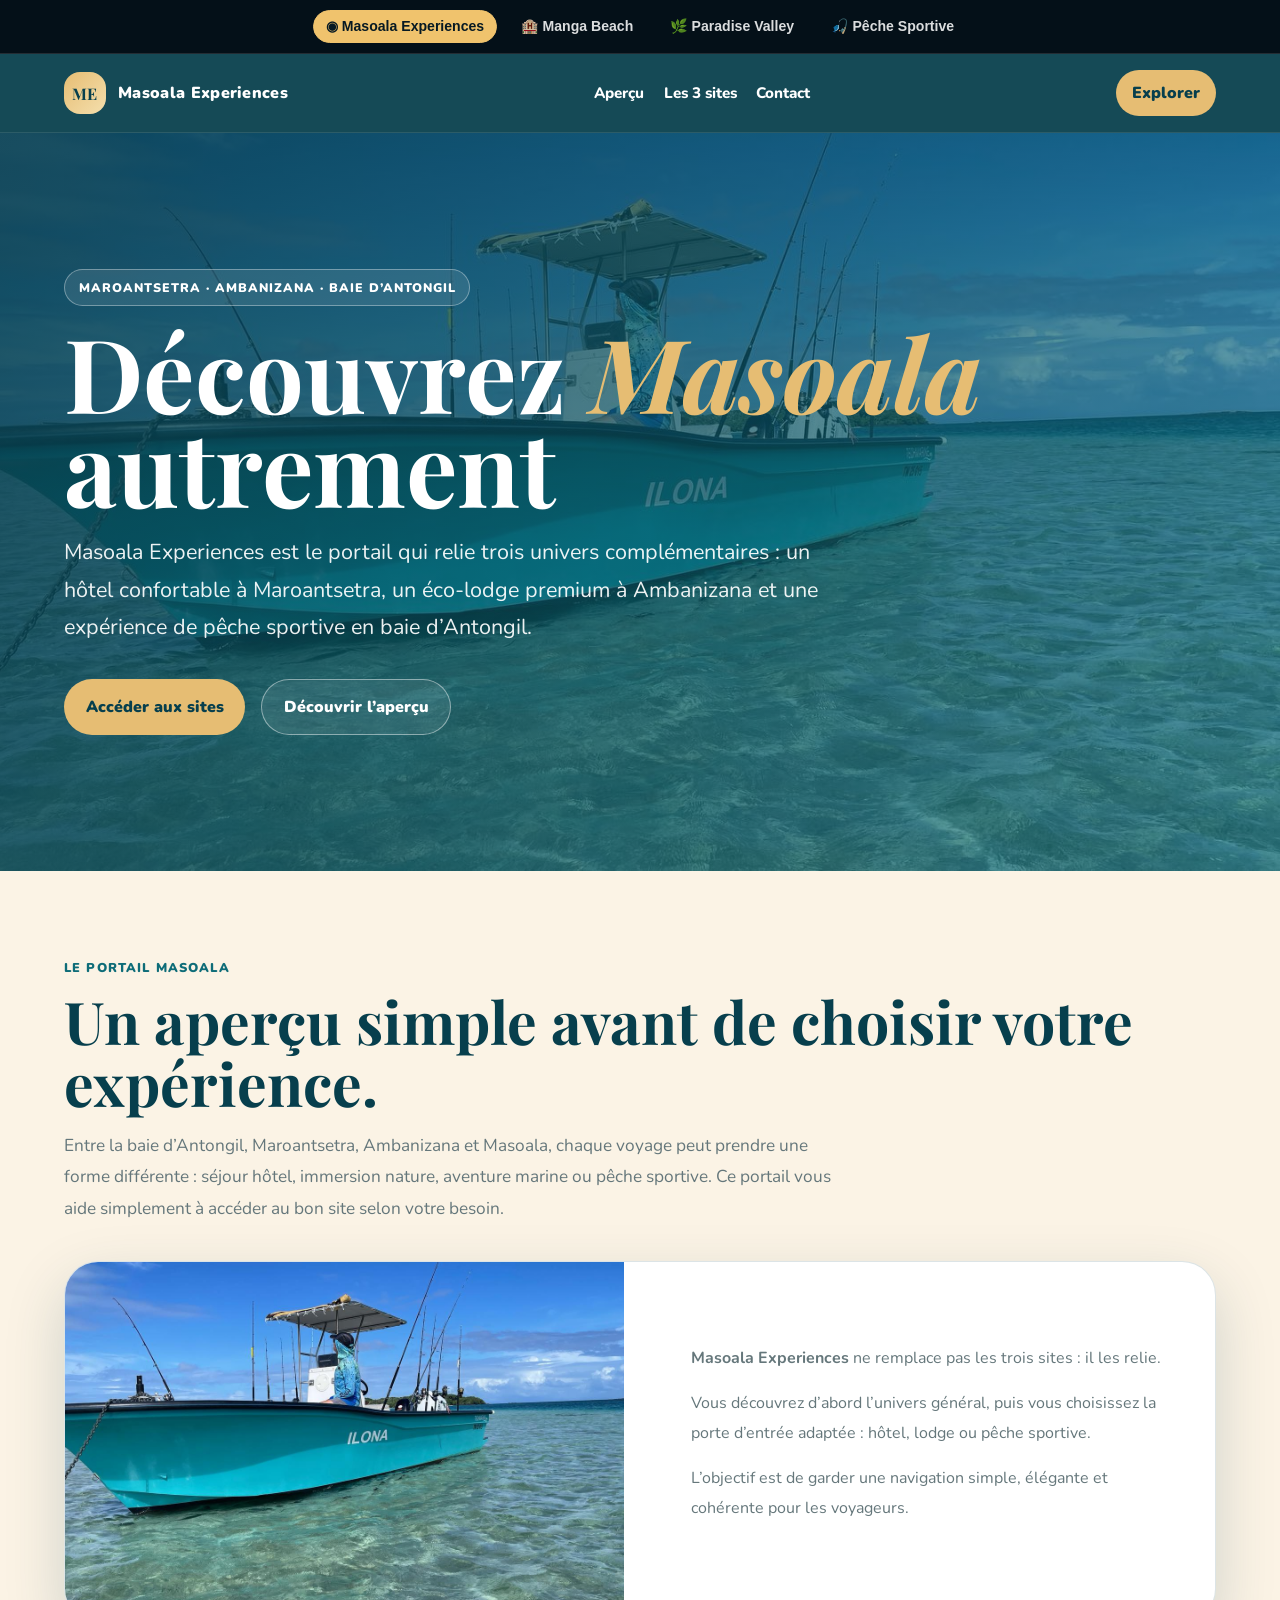
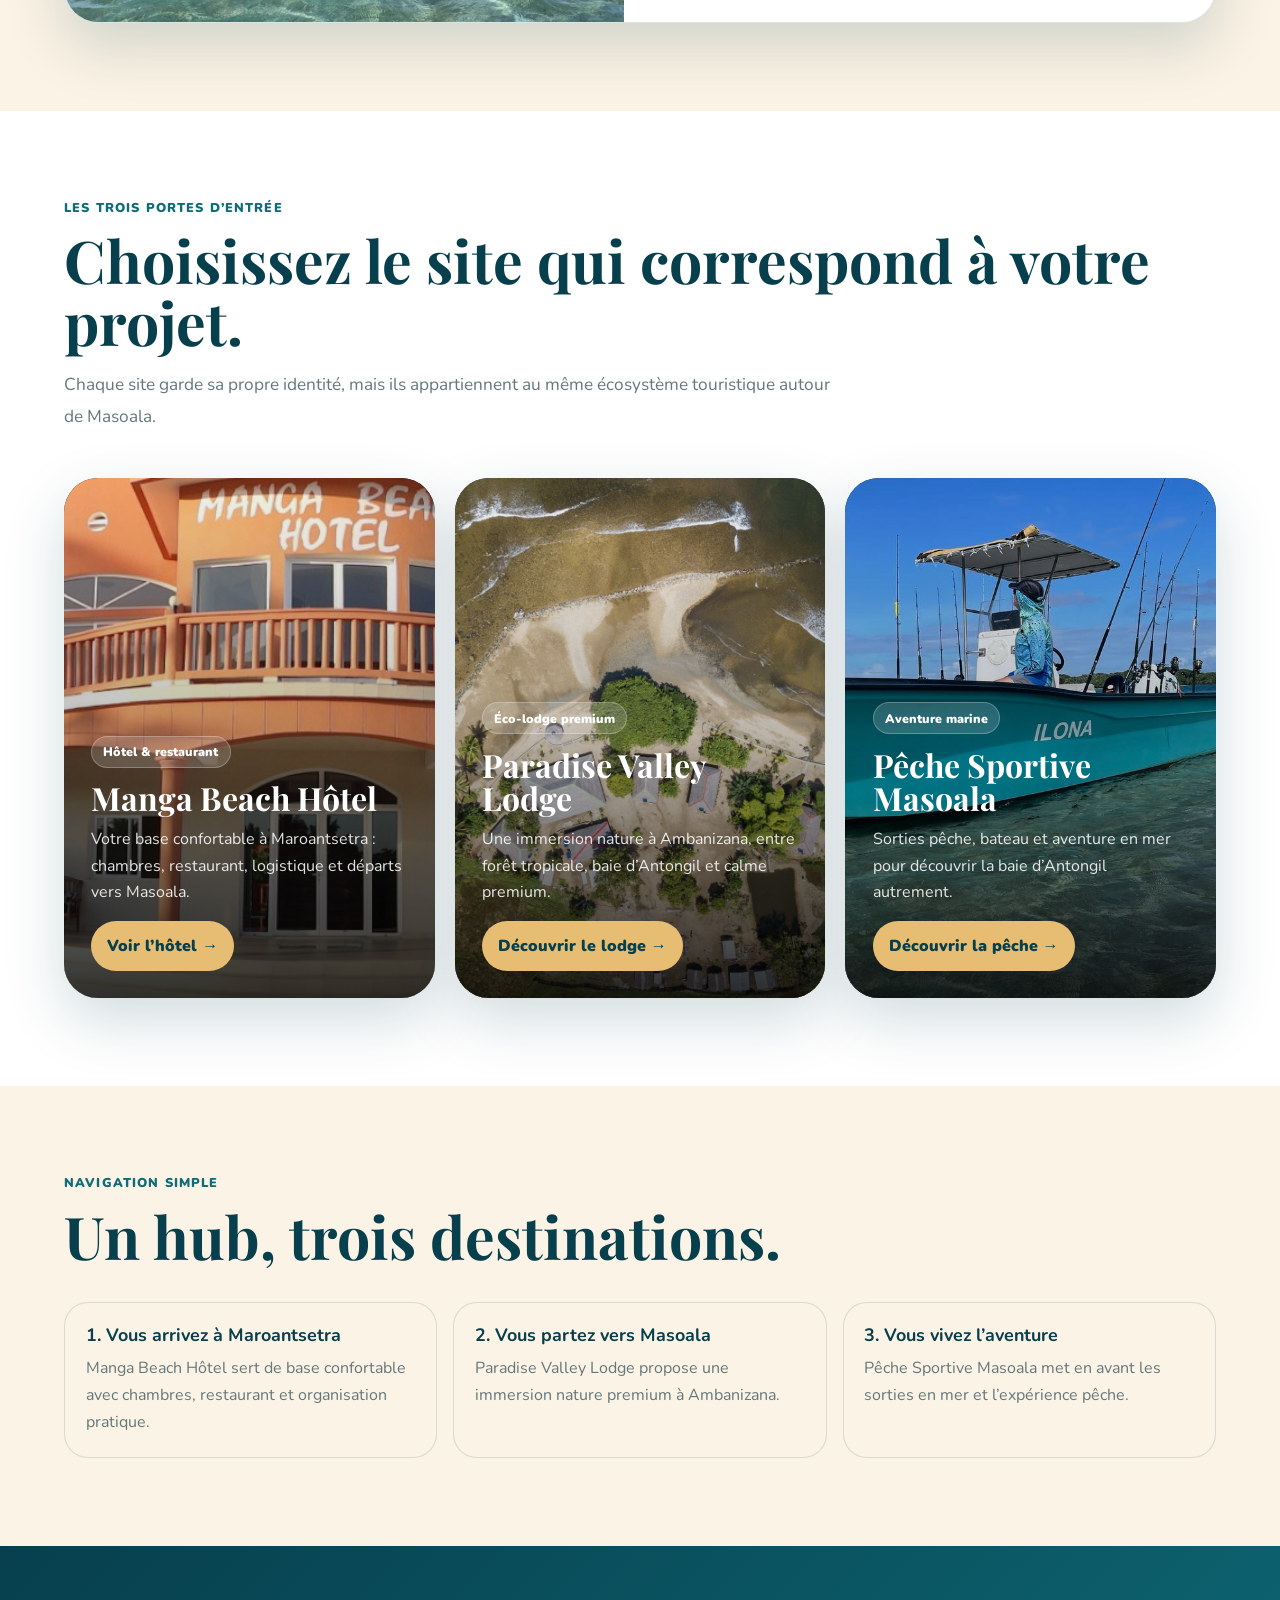
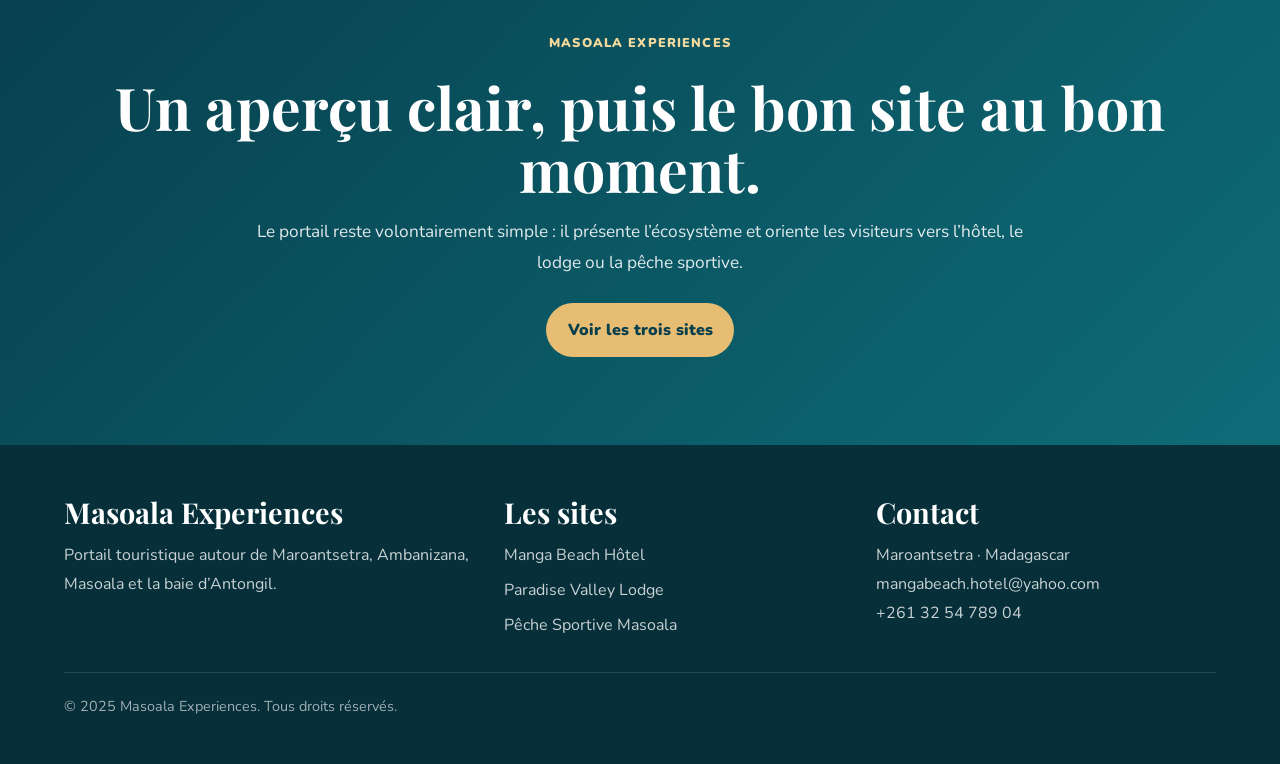
==== masoala-experiences.html @ f384fa18 "Add files via upload" ====
<!DOCTYPE html>
<html lang="fr">
<head>
  <meta charset="UTF-8" />
  <meta name="viewport" content="width=device-width, initial-scale=1.0" />
  <title>Masoala Experiences | Hôtel, lodge & pêche sportive à Masoala</title>
  <meta name="description" content="Masoala Experiences est le portail vers trois expériences complémentaires autour de Maroantsetra et Masoala : Manga Beach Hôtel, Paradise Valley Lodge et Pêche Sportive Masoala." />
  <meta name="keywords" content="Masoala Experiences, Manga Beach Hôtel, Paradise Valley Lodge, Pêche Sportive Masoala, Maroantsetra, Ambanizana, baie d'Antongil, Madagascar" />
  <meta name="robots" content="index, follow" />
  <meta property="og:title" content="Masoala Experiences | Hôtel, lodge & pêche sportive à Masoala" />
  <meta property="og:description" content="Un portail simple pour découvrir Manga Beach Hôtel, Paradise Valley Lodge et Pêche Sportive Masoala." />
  <meta property="og:type" content="website" />
  <link rel="preconnect" href="https://fonts.googleapis.com">
  <link rel="preconnect" href="https://fonts.gstatic.com" crossorigin>
  <link href="https://fonts.googleapis.com/css2?family=Playfair+Display:wght@600;700&family=Nunito:wght@400;600;700;800&display=swap" rel="stylesheet">
  <style>
    :root{
      --ocean:#073f4d;
      --ocean-2:#0e6c78;
      --sand:#e6bd73;
      --sand-soft:#fbf3e5;
      --leaf:#315f3b;
      --text:#182b2f;
      --muted:#65777b;
      --white:#fff;
      --line:rgba(7,63,77,.14);
      --shadow:0 22px 60px rgba(7,63,77,.18);
    }
    *{box-sizing:border-box;margin:0;padding:0}
    html{scroll-behavior:smooth}
    body{font-family:'Nunito',sans-serif;color:var(--text);background:var(--sand-soft);overflow-x:hidden}
    a{text-decoration:none;color:inherit}
    img{max-width:100%;display:block}
    
    
    nav{position:sticky;top:0;z-index:50;display:flex;align-items:center;justify-content:space-between;padding:1rem 5vw;background:rgba(7,63,77,.94);backdrop-filter:blur(14px);color:#fff;border-bottom:1px solid rgba(255,255,255,.10)}
    .brand{display:flex;align-items:center;gap:.75rem;font-weight:900;letter-spacing:.02em}
    .brand-mark{display:grid;place-items:center;width:42px;height:42px;border-radius:16px;background:linear-gradient(135deg,var(--sand),#f4dfad);color:var(--ocean);font-family:'Playfair Display',serif;font-weight:700}
    .nav-links{display:flex;align-items:center;gap:1.2rem;font-weight:800;font-size:.95rem}
    .nav-cta{padding:.75rem 1rem;border-radius:999px;background:var(--sand);color:var(--ocean);font-weight:900}
    .hero{position:relative;min-height:82vh;display:flex;align-items:center;padding:7rem 5vw;color:#fff;background:linear-gradient(120deg,rgba(7,63,77,.88),rgba(14,108,120,.55)),url('assets/bateau-ilona.jpg') center/cover no-repeat}
    .hero-content{max-width:920px}
    .kicker{display:inline-flex;align-items:center;gap:.45rem;padding:.55rem .85rem;border:1px solid rgba(255,255,255,.35);border-radius:999px;background:rgba(255,255,255,.10);font-weight:900;text-transform:uppercase;letter-spacing:.08em;font-size:.78rem;margin-bottom:1.2rem}
    h1{font-family:'Playfair Display',serif;font-size:clamp(3.2rem,8vw,7.2rem);line-height:.92;margin-bottom:1.3rem}
    h1 em{color:var(--sand);font-style:italic}
    .hero p{font-size:clamp(1.05rem,2vw,1.35rem);max-width:760px;line-height:1.75;color:rgba(255,255,255,.92);margin-bottom:2rem}
    .actions{display:flex;gap:1rem;flex-wrap:wrap}
    .btn{display:inline-flex;align-items:center;justify-content:center;padding:1rem 1.35rem;border-radius:999px;font-weight:900}
    .btn-primary{background:var(--sand);color:var(--ocean)}
    .btn-secondary{border:1px solid rgba(255,255,255,.45);color:#fff;background:rgba(255,255,255,.08)}
    main{position:relative}
    section{padding:5.5rem 5vw}
    .section-inner{max-width:1180px;margin:0 auto}
    .eyebrow{font-weight:900;text-transform:uppercase;letter-spacing:.09em;color:var(--ocean-2);font-size:.8rem;margin-bottom:.8rem}
    h2{font-family:'Playfair Display',serif;font-size:clamp(2.2rem,4.6vw,4.4rem);line-height:1.05;color:var(--ocean);margin-bottom:1rem}
    .lead{max-width:780px;color:var(--muted);font-size:1.08rem;line-height:1.85}
    .intro-card{display:grid;grid-template-columns:1fr 1fr;gap:2rem;align-items:center;margin-top:2.2rem;background:#fff;border:1px solid var(--line);border-radius:34px;overflow:hidden;box-shadow:var(--shadow)}
    .intro-card img{height:100%;min-height:360px;width:100%;object-fit:cover}
    .intro-copy{padding:2.2rem}
    .intro-copy p{line-height:1.85;color:var(--muted);margin-bottom:1rem}
    .portal-grid{display:grid;grid-template-columns:repeat(3,1fr);gap:1.25rem;margin-top:2.8rem}
    .portal-card{position:relative;min-height:520px;border-radius:34px;overflow:hidden;color:#fff;box-shadow:var(--shadow);background:#123}
    .portal-card img{position:absolute;inset:0;width:100%;height:100%;object-fit:cover;transition:.5s}
    .portal-card:hover img{transform:scale(1.06)}
    .portal-card::after{content:"";position:absolute;inset:0;background:linear-gradient(to top,rgba(0,0,0,.82),rgba(0,0,0,.25),rgba(0,0,0,.05))}
    .portal-content{position:absolute;inset:auto 0 0 0;z-index:2;padding:1.7rem}
    .tag{display:inline-flex;padding:.4rem .7rem;border-radius:999px;background:rgba(255,255,255,.16);border:1px solid rgba(255,255,255,.25);font-weight:900;font-size:.78rem;margin-bottom:.85rem}
    .portal-card h3{font-family:'Playfair Display',serif;font-size:2rem;line-height:1.05;margin-bottom:.7rem}
    .portal-card p{line-height:1.65;color:rgba(255,255,255,.88);margin-bottom:1rem}
    .portal-link{display:inline-flex;align-items:center;justify-content:center;padding:.85rem 1rem;border-radius:999px;background:var(--sand);color:var(--ocean);font-weight:900}
    .ecosystem{background:#fff}
    .simple-steps{display:grid;grid-template-columns:repeat(3,1fr);gap:1rem;margin-top:2.2rem}
    .step{padding:1.3rem;border:1px solid var(--line);border-radius:24px;background:var(--sand-soft)}
    .step strong{display:block;color:var(--ocean);font-size:1.12rem;margin-bottom:.45rem}
    .step p{color:var(--muted);line-height:1.7}
    .final-cta{background:linear-gradient(135deg,var(--ocean),var(--ocean-2));color:#fff;text-align:center}
    .final-cta h2{color:#fff}
    .final-cta p{margin:0 auto 1.5rem;color:rgba(255,255,255,.88)}
    footer{padding:3rem 5vw;background:#062f39;color:#fff}
    .footer-inner{max-width:1180px;margin:0 auto;display:grid;grid-template-columns:1.2fr 1fr 1fr;gap:2rem}
    footer h3{font-family:'Playfair Display',serif;font-size:1.8rem;margin-bottom:.6rem}
    footer p,footer a{color:rgba(255,255,255,.78);line-height:1.8}
    .footer-links{display:grid;gap:.4rem}
    .copyright{max-width:1180px;margin:2rem auto 0;padding-top:1.4rem;border-top:1px solid rgba(255,255,255,.12);color:rgba(255,255,255,.62);font-size:.9rem}
    @media(max-width:980px){
      .nav-links{display:none}
      .hero{min-height:74vh;padding:5rem 1.2rem}
      section{padding:4rem 1.2rem}
      .intro-card,.portal-grid,.simple-steps,.footer-inner{grid-template-columns:1fr}
      .portal-card{min-height:430px}
      
    }
  



/* Ecosystem navigation final fixed */
.ecosystem-nav{
position:relative;
z-index:9999;
display:flex;
justify-content:center;
align-items:center;
gap:.65rem;
flex-wrap:wrap;
padding:.62rem 1rem;
background:#041018;
color:#fff;
font-family:Arial,sans-serif;
font-size:.88rem;
line-height:1.2;
border-bottom:1px solid rgba(255,255,255,.12)
}
.ecosystem-nav a{
display:inline-flex;
align-items:center;
gap:.35rem;
padding:.45rem .75rem;
border-radius:999px;
color:rgba(255,255,255,.86);
text-decoration:none;
font-weight:800;
border:1px solid transparent;
transition:.2s
}
.ecosystem-nav a:hover{background:rgba(255,255,255,.10);color:#fff}
.ecosystem-nav a.active{background:#f0c36d;color:#061923;border-color:#f0c36d}
@media(max-width:720px){
.ecosystem-nav{justify-content:flex-start;overflow-x:auto;flex-wrap:nowrap;padding:.58rem .8rem}
.ecosystem-nav a{white-space:nowrap;font-size:.82rem}
}

</style>
</head>
<body>

<div class="ecosystem-nav" aria-label="Navigation écosystème Masoala">
<a href="https://masoala-experiences.vercel.app/" class="active">◉ Masoala Experiences</a>
<a href="https://manga-beach-hotel.vercel.app/">🏨 Manga Beach</a>
<a href="https://paradise-valley-lodge.vercel.app/">🌿 Paradise Valley</a>
<a href="https://peche-sportive-masoala.vercel.app/">🎣 Pêche Sportive</a>
</div>
<nav>
    <a class="brand" href="index.html" aria-label="Masoala Experiences accueil">
      <span class="brand-mark">ME</span>
      <span>Masoala Experiences</span>
    </a>
    <div class="nav-links">
      <a href="#apercu">Aperçu</a>
      <a href="#ecosysteme">Les 3 sites</a>
      <a href="#contact">Contact</a>
    </div>
    <a class="nav-cta" href="#ecosysteme">Explorer</a>
  </nav>

  <header class="hero">
    <div class="hero-content">
      <span class="kicker">Maroantsetra · Ambanizana · Baie d’Antongil</span>
      <h1>Découvrez <em>Masoala</em> autrement</h1>
      <p>Masoala Experiences est le portail qui relie trois univers complémentaires : un hôtel confortable à Maroantsetra, un éco-lodge premium à Ambanizana et une expérience de pêche sportive en baie d’Antongil.</p>
      <div class="actions">
        <a class="btn btn-primary" href="#ecosysteme">Accéder aux sites</a>
        <a class="btn btn-secondary" href="#apercu">Découvrir l’aperçu</a>
      </div>
    </div>
  </header>

  <main>
    <section id="apercu">
      <div class="section-inner">
        <p class="eyebrow">Le portail Masoala</p>
        <h2>Un aperçu simple avant de choisir votre expérience.</h2>
        <p class="lead">Entre la baie d’Antongil, Maroantsetra, Ambanizana et Masoala, chaque voyage peut prendre une forme différente : séjour hôtel, immersion nature, aventure marine ou pêche sportive. Ce portail vous aide simplement à accéder au bon site selon votre besoin.</p>

        <div class="intro-card">
          <img src="assets/bateau-ilona.jpg" alt="Bateau dans la baie d’Antongil">
          <div class="intro-copy">
            <p><strong>Masoala Experiences</strong> ne remplace pas les trois sites : il les relie.</p>
            <p>Vous découvrez d’abord l’univers général, puis vous choisissez la porte d’entrée adaptée : hôtel, lodge ou pêche sportive.</p>
            <p>L’objectif est de garder une navigation simple, élégante et cohérente pour les voyageurs.</p>
          </div>
        </div>
      </div>
    </section>

    <section id="ecosysteme" class="ecosystem">
      <div class="section-inner">
        <p class="eyebrow">Les trois portes d’entrée</p>
        <h2>Choisissez le site qui correspond à votre projet.</h2>
        <p class="lead">Chaque site garde sa propre identité, mais ils appartiennent au même écosystème touristique autour de Masoala.</p>

        <div class="portal-grid">
          <article class="portal-card">
            <img src="assets/manga-beach.jpg" alt="Manga Beach Hôtel à Maroantsetra">
            <div class="portal-content">
              <span class="tag">Hôtel & restaurant</span>
              <h3>Manga Beach Hôtel</h3>
              <p>Votre base confortable à Maroantsetra : chambres, restaurant, logistique et départs vers Masoala.</p>
              <a class="portal-link" href="https://manga-beach-hotel.vercel.app/"  rel="noopener">Voir l’hôtel →</a>
            </div>
          </article>

          <article class="portal-card">
            <img src="assets/paradise-valley-drone.jpg" alt="Paradise Valley Lodge à Ambanizana">
            <div class="portal-content">
              <span class="tag">Éco-lodge premium</span>
              <h3>Paradise Valley Lodge</h3>
              <p>Une immersion nature à Ambanizana, entre forêt tropicale, baie d’Antongil et calme premium.</p>
              <a class="portal-link" href="https://paradise-valley-lodge.vercel.app/"  rel="noopener">Découvrir le lodge →</a>
            </div>
          </article>

          <article class="portal-card">
            <img src="assets/bateau-ilona.jpg" alt="Pêche sportive dans la baie d’Antongil">
            <div class="portal-content">
              <span class="tag">Aventure marine</span>
              <h3>Pêche Sportive Masoala</h3>
              <p>Sorties pêche, bateau et aventure en mer pour découvrir la baie d’Antongil autrement.</p>
              <a class="portal-link" href="https://peche-sportive-masoala.vercel.app/"  rel="noopener">Découvrir la pêche →</a>
            </div>
          </article>
        </div>
      </div>
    </section>

    <section>
      <div class="section-inner">
        <p class="eyebrow">Navigation simple</p>
        <h2>Un hub, trois destinations.</h2>
        <div class="simple-steps">
          <div class="step"><strong>1. Vous arrivez à Maroantsetra</strong><p>Manga Beach Hôtel sert de base confortable avec chambres, restaurant et organisation pratique.</p></div>
          <div class="step"><strong>2. Vous partez vers Masoala</strong><p>Paradise Valley Lodge propose une immersion nature premium à Ambanizana.</p></div>
          <div class="step"><strong>3. Vous vivez l’aventure</strong><p>Pêche Sportive Masoala met en avant les sorties en mer et l’expérience pêche.</p></div>
        </div>
      </div>
    </section>

    <section id="contact" class="final-cta">
      <div class="section-inner">
        <p class="eyebrow" style="color:#f4d99c">Masoala Experiences</p>
        <h2>Un aperçu clair, puis le bon site au bon moment.</h2>
        <p class="lead">Le portail reste volontairement simple : il présente l’écosystème et oriente les visiteurs vers l’hôtel, le lodge ou la pêche sportive.</p>
        <div class="actions" style="justify-content:center">
          <a class="btn btn-primary" href="#ecosysteme">Voir les trois sites</a>
        </div>
      </div>
    </section>
  </main>

  <footer>
    <div class="footer-inner">
      <div>
        <h3>Masoala Experiences</h3>
        <p>Portail touristique autour de Maroantsetra, Ambanizana, Masoala et la baie d’Antongil.</p>
      </div>
      <div>
        <h3>Les sites</h3>
        <div class="footer-links">
          <a href="https://manga-beach-hotel.vercel.app/"  rel="noopener">Manga Beach Hôtel</a>
          <a href="https://paradise-valley-lodge.vercel.app/"  rel="noopener">Paradise Valley Lodge</a>
          <a href="https://peche-sportive-masoala.vercel.app/"  rel="noopener">Pêche Sportive Masoala</a>
        </div>
      </div>
      <div>
        <h3>Contact</h3>
        <p>Maroantsetra · Madagascar<br>mangabeach.hotel@yahoo.com<br>+261 32 54 789 04</p>
      </div>
    </div>
    <div class="copyright">© 2025 Masoala Experiences. Tous droits réservés.</div>
  </footer>
</body>
</html>
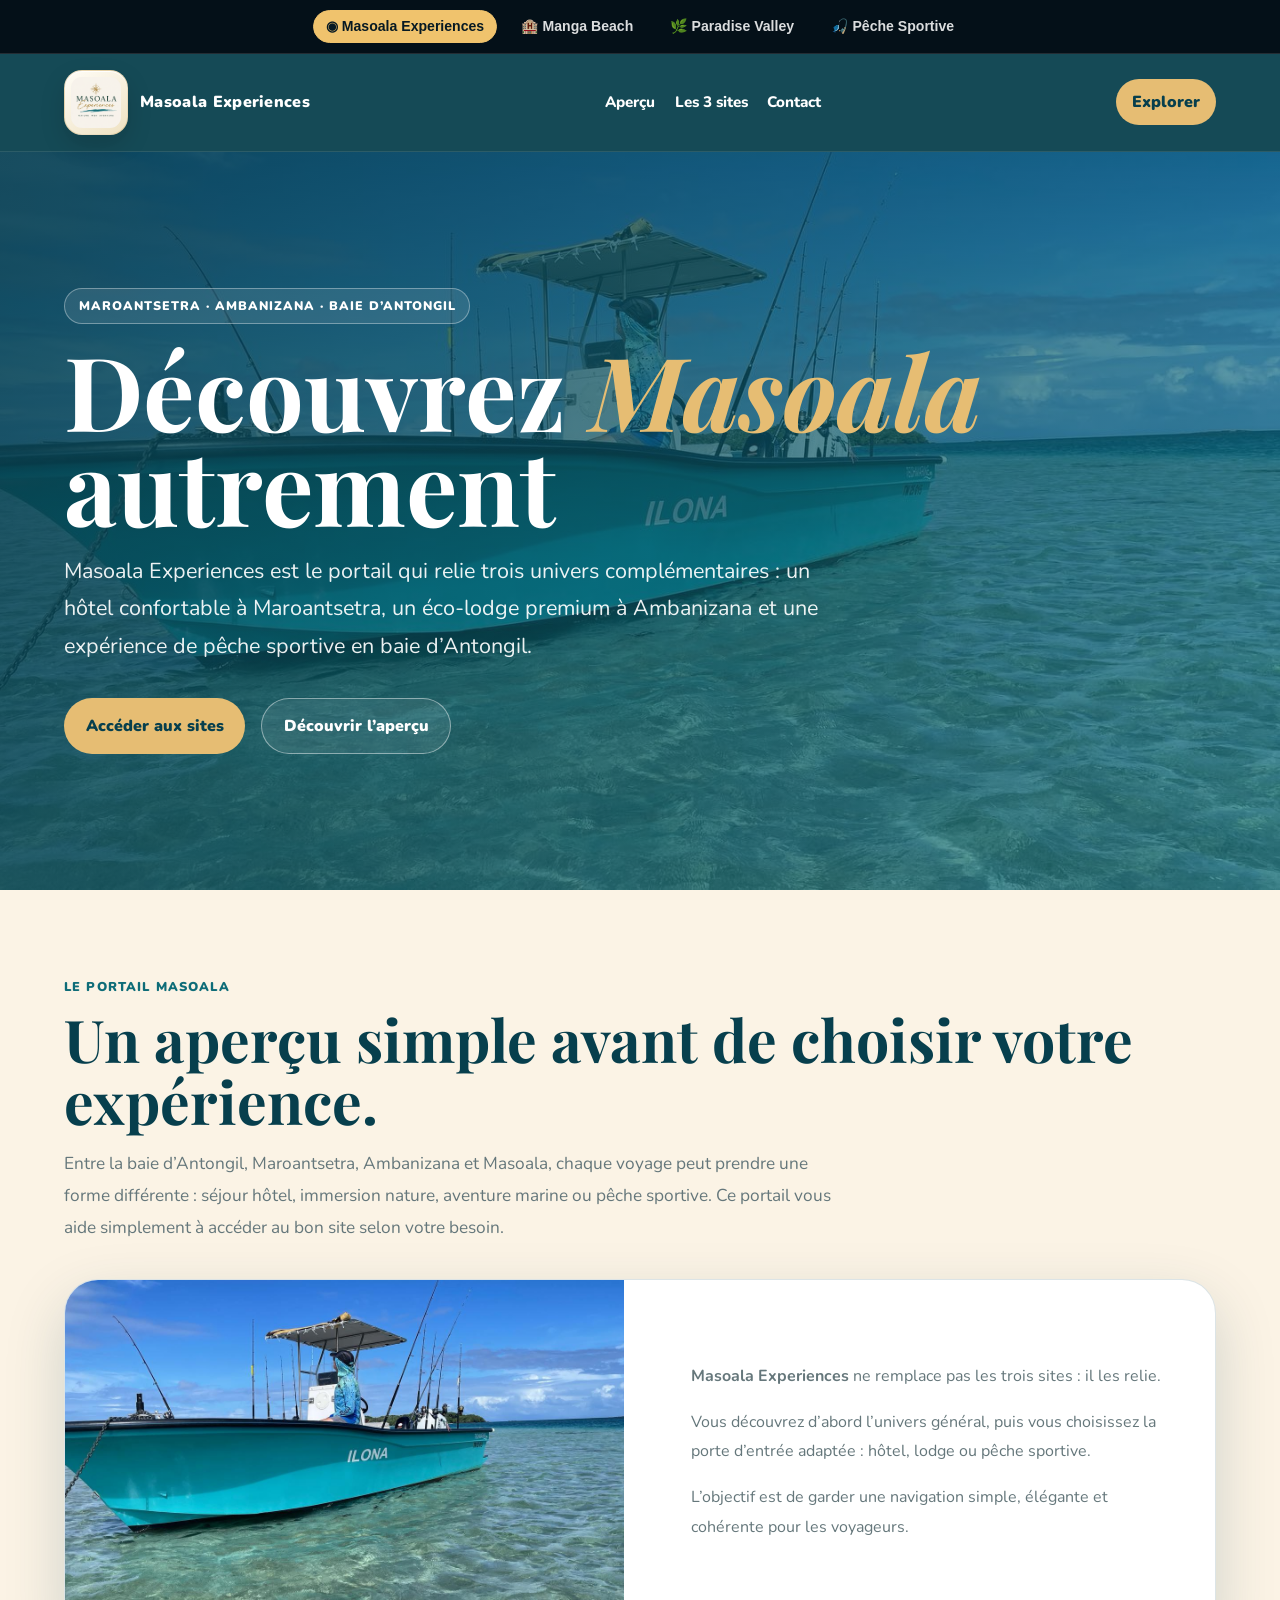
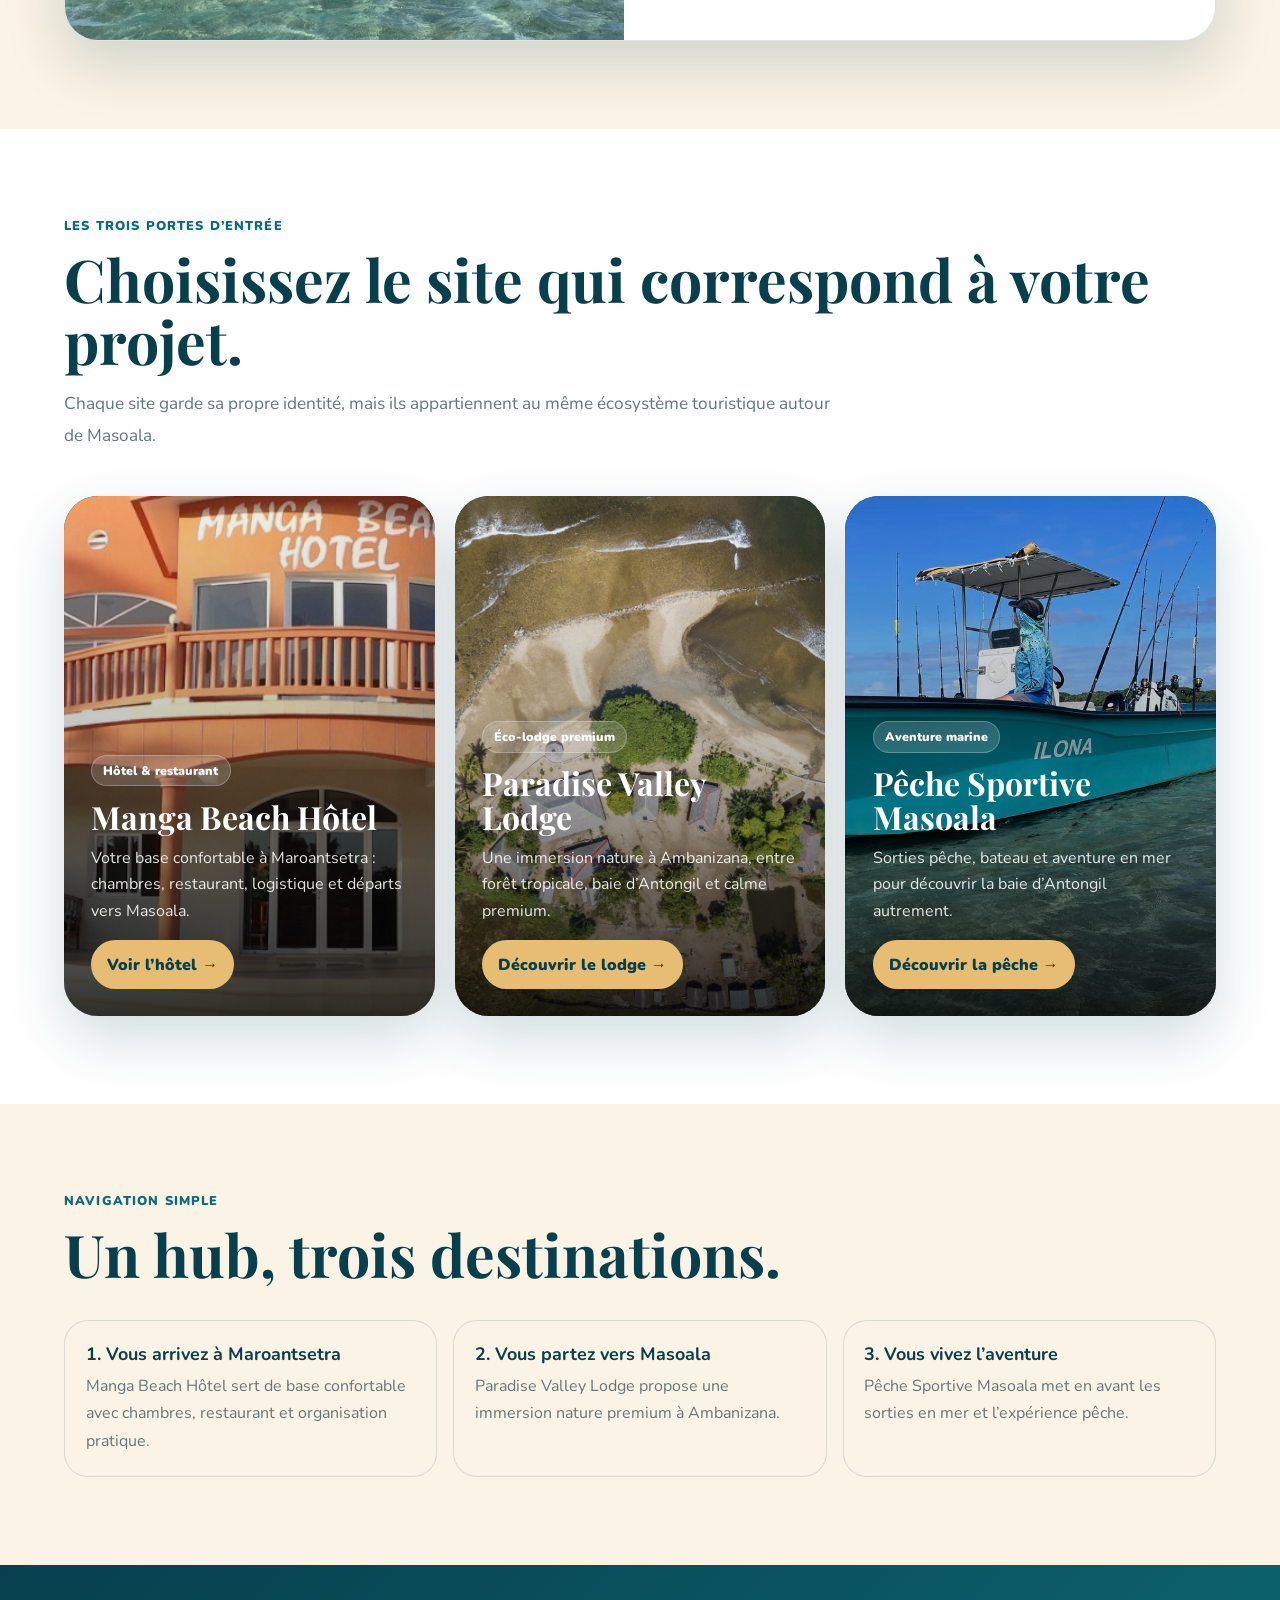
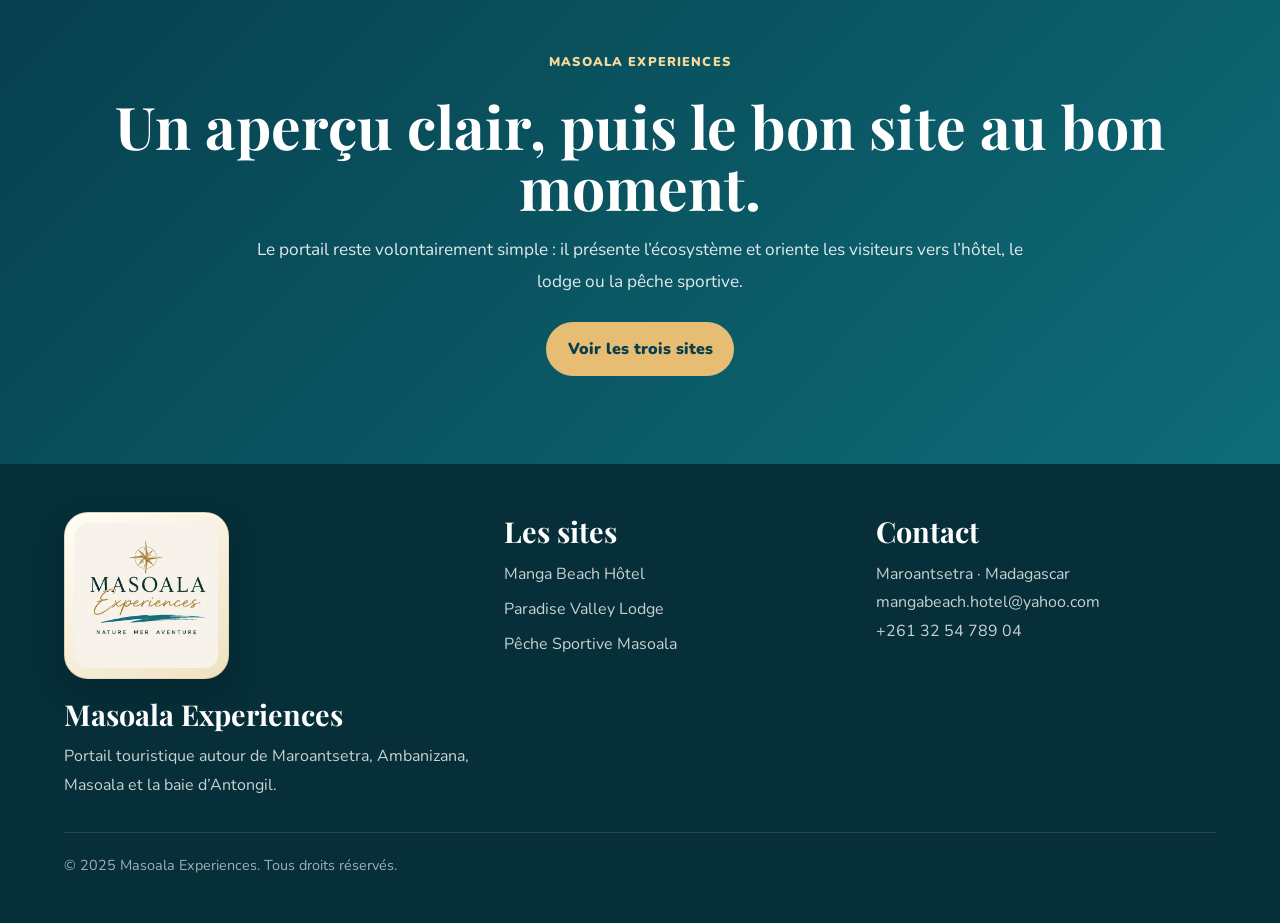
==== commit 179182f7: "Add files via upload" ====
--- a/masoala-experiences.html
+++ b/masoala-experiences.html
@@ -1,272 +1,68 @@
-<!DOCTYPE html>
-<html lang="fr">
-<head>
-  <meta charset="UTF-8" />
-  <meta name="viewport" content="width=device-width, initial-scale=1.0" />
-  <title>Masoala Experiences | Hôtel, lodge & pêche sportive à Masoala</title>
-  <meta name="description" content="Masoala Experiences est le portail vers trois expériences complémentaires autour de Maroantsetra et Masoala : Manga Beach Hôtel, Paradise Valley Lodge et Pêche Sportive Masoala." />
-  <meta name="keywords" content="Masoala Experiences, Manga Beach Hôtel, Paradise Valley Lodge, Pêche Sportive Masoala, Maroantsetra, Ambanizana, baie d'Antongil, Madagascar" />
-  <meta name="robots" content="index, follow" />
-  <meta property="og:title" content="Masoala Experiences | Hôtel, lodge & pêche sportive à Masoala" />
-  <meta property="og:description" content="Un portail simple pour découvrir Manga Beach Hôtel, Paradise Valley Lodge et Pêche Sportive Masoala." />
-  <meta property="og:type" content="website" />
-  <link rel="preconnect" href="https://fonts.googleapis.com">
-  <link rel="preconnect" href="https://fonts.gstatic.com" crossorigin>
-  <link href="https://fonts.googleapis.com/css2?family=Playfair+Display:wght@600;700&family=Nunito:wght@400;600;700;800&display=swap" rel="stylesheet">
-  <style>
-    :root{
-      --ocean:#073f4d;
-      --ocean-2:#0e6c78;
-      --sand:#e6bd73;
-      --sand-soft:#fbf3e5;
-      --leaf:#315f3b;
-      --text:#182b2f;
-      --muted:#65777b;
-      --white:#fff;
-      --line:rgba(7,63,77,.14);
-      --shadow:0 22px 60px rgba(7,63,77,.18);
-    }
-    *{box-sizing:border-box;margin:0;padding:0}
-    html{scroll-behavior:smooth}
-    body{font-family:'Nunito',sans-serif;color:var(--text);background:var(--sand-soft);overflow-x:hidden}
-    a{text-decoration:none;color:inherit}
-    img{max-width:100%;display:block}
-    
-    
-    nav{position:sticky;top:0;z-index:50;display:flex;align-items:center;justify-content:space-between;padding:1rem 5vw;background:rgba(7,63,77,.94);backdrop-filter:blur(14px);color:#fff;border-bottom:1px solid rgba(255,255,255,.10)}
-    .brand{display:flex;align-items:center;gap:.75rem;font-weight:900;letter-spacing:.02em}
-    .brand-mark{display:grid;place-items:center;width:42px;height:42px;border-radius:16px;background:linear-gradient(135deg,var(--sand),#f4dfad);color:var(--ocean);font-family:'Playfair Display',serif;font-weight:700}
-    .nav-links{display:flex;align-items:center;gap:1.2rem;font-weight:800;font-size:.95rem}
-    .nav-cta{padding:.75rem 1rem;border-radius:999px;background:var(--sand);color:var(--ocean);font-weight:900}
-    .hero{position:relative;min-height:82vh;display:flex;align-items:center;padding:7rem 5vw;color:#fff;background:linear-gradient(120deg,rgba(7,63,77,.88),rgba(14,108,120,.55)),url('assets/bateau-ilona.jpg') center/cover no-repeat}
-    .hero-content{max-width:920px}
-    .kicker{display:inline-flex;align-items:center;gap:.45rem;padding:.55rem .85rem;border:1px solid rgba(255,255,255,.35);border-radius:999px;background:rgba(255,255,255,.10);font-weight:900;text-transform:uppercase;letter-spacing:.08em;font-size:.78rem;margin-bottom:1.2rem}
-    h1{font-family:'Playfair Display',serif;font-size:clamp(3.2rem,8vw,7.2rem);line-height:.92;margin-bottom:1.3rem}
-    h1 em{color:var(--sand);font-style:italic}
-    .hero p{font-size:clamp(1.05rem,2vw,1.35rem);max-width:760px;line-height:1.75;color:rgba(255,255,255,.92);margin-bottom:2rem}
-    .actions{display:flex;gap:1rem;flex-wrap:wrap}
-    .btn{display:inline-flex;align-items:center;justify-content:center;padding:1rem 1.35rem;border-radius:999px;font-weight:900}
-    .btn-primary{background:var(--sand);color:var(--ocean)}
-    .btn-secondary{border:1px solid rgba(255,255,255,.45);color:#fff;background:rgba(255,255,255,.08)}
-    main{position:relative}
-    section{padding:5.5rem 5vw}
-    .section-inner{max-width:1180px;margin:0 auto}
-    .eyebrow{font-weight:900;text-transform:uppercase;letter-spacing:.09em;color:var(--ocean-2);font-size:.8rem;margin-bottom:.8rem}
-    h2{font-family:'Playfair Display',serif;font-size:clamp(2.2rem,4.6vw,4.4rem);line-height:1.05;color:var(--ocean);margin-bottom:1rem}
-    .lead{max-width:780px;color:var(--muted);font-size:1.08rem;line-height:1.85}
-    .intro-card{display:grid;grid-template-columns:1fr 1fr;gap:2rem;align-items:center;margin-top:2.2rem;background:#fff;border:1px solid var(--line);border-radius:34px;overflow:hidden;box-shadow:var(--shadow)}
-    .intro-card img{height:100%;min-height:360px;width:100%;object-fit:cover}
-    .intro-copy{padding:2.2rem}
-    .intro-copy p{line-height:1.85;color:var(--muted);margin-bottom:1rem}
-    .portal-grid{display:grid;grid-template-columns:repeat(3,1fr);gap:1.25rem;margin-top:2.8rem}
-    .portal-card{position:relative;min-height:520px;border-radius:34px;overflow:hidden;color:#fff;box-shadow:var(--shadow);background:#123}
-    .portal-card img{position:absolute;inset:0;width:100%;height:100%;object-fit:cover;transition:.5s}
-    .portal-card:hover img{transform:scale(1.06)}
-    .portal-card::after{content:"";position:absolute;inset:0;background:linear-gradient(to top,rgba(0,0,0,.82),rgba(0,0,0,.25),rgba(0,0,0,.05))}
-    .portal-content{position:absolute;inset:auto 0 0 0;z-index:2;padding:1.7rem}
-    .tag{display:inline-flex;padding:.4rem .7rem;border-radius:999px;background:rgba(255,255,255,.16);border:1px solid rgba(255,255,255,.25);font-weight:900;font-size:.78rem;margin-bottom:.85rem}
-    .portal-card h3{font-family:'Playfair Display',serif;font-size:2rem;line-height:1.05;margin-bottom:.7rem}
-    .portal-card p{line-height:1.65;color:rgba(255,255,255,.88);margin-bottom:1rem}
-    .portal-link{display:inline-flex;align-items:center;justify-content:center;padding:.85rem 1rem;border-radius:999px;background:var(--sand);color:var(--ocean);font-weight:900}
-    .ecosystem{background:#fff}
-    .simple-steps{display:grid;grid-template-columns:repeat(3,1fr);gap:1rem;margin-top:2.2rem}
-    .step{padding:1.3rem;border:1px solid var(--line);border-radius:24px;background:var(--sand-soft)}
-    .step strong{display:block;color:var(--ocean);font-size:1.12rem;margin-bottom:.45rem}
-    .step p{color:var(--muted);line-height:1.7}
-    .final-cta{background:linear-gradient(135deg,var(--ocean),var(--ocean-2));color:#fff;text-align:center}
-    .final-cta h2{color:#fff}
-    .final-cta p{margin:0 auto 1.5rem;color:rgba(255,255,255,.88)}
-    footer{padding:3rem 5vw;background:#062f39;color:#fff}
-    .footer-inner{max-width:1180px;margin:0 auto;display:grid;grid-template-columns:1.2fr 1fr 1fr;gap:2rem}
-    footer h3{font-family:'Playfair Display',serif;font-size:1.8rem;margin-bottom:.6rem}
-    footer p,footer a{color:rgba(255,255,255,.78);line-height:1.8}
-    .footer-links{display:grid;gap:.4rem}
-    .copyright{max-width:1180px;margin:2rem auto 0;padding-top:1.4rem;border-top:1px solid rgba(255,255,255,.12);color:rgba(255,255,255,.62);font-size:.9rem}
-    @media(max-width:980px){
-      .nav-links{display:none}
-      .hero{min-height:74vh;padding:5rem 1.2rem}
-      section{padding:4rem 1.2rem}
-      .intro-card,.portal-grid,.simple-steps,.footer-inner{grid-template-columns:1fr}
-      .portal-card{min-height:430px}
-      
-    }
-  
+<!DOCTYPE html> <html lang="fr"> <head> <meta charset="UTF-8" /> <meta name="viewport" content="width=device-width, initial-scale=1.0" /> <title>Masoala Experiences | Hôtel, lodge & pêche sportive à Masoala</title> <meta name="description" content="Masoala Experiences est le portail vers trois expériences complémentaires autour de Maroantsetra et Masoala : Manga Beach Hôtel, Paradise Valley Lodge et Pêche Sportive Masoala." /> <meta name="keywords" content="Masoala Experiences, Manga Beach Hôtel, Paradise Valley Lodge, Pêche Sportive Masoala, Maroantsetra, Ambanizana, baie d'Antongil, Madagascar" /> <meta name="robots" content="index, follow" /> <meta property="og:title" content="Masoala Experiences | Hôtel, lodge & pêche sportive à Masoala" /> <meta property="og:description" content="Un portail simple pour découvrir Manga Beach Hôtel, Paradise Valley Lodge et Pêche Sportive Masoala." /> <meta property="og:type" content="website" /> <link rel="preconnect" href="https://fonts.googleapis.com"> <link rel="preconnect" href="https://fonts.gstatic.com" crossorigin> <link href="https://fonts.googleapis.com/css2?family=Playfair+Display:wght@600;700&family=Nunito:wght@400;600;700;800&display=swap" rel="stylesheet"> <style>:root{--ocean:#073f4d;--ocean-2:#0e6c78;--sand:#e6bd73;--sand-soft:#fbf3e5;--leaf:#315f3b;--text:#182b2f;--muted:#65777b;--white:#fff;--line:rgba(7,63,77,.14);--shadow:0 22px 60px rgba(7,63,77,.18);}*{box-sizing:border-box;margin:0;padding:0}html{scroll-behavior:smooth}body{font-family:'Nunito',sans-serif;color:var(--text);background:var(--sand-soft);overflow-x:hidden}a{text-decoration:none;color:inherit}img{max-width:100%;display:block}nav{position:sticky;top:0;z-index:50;display:flex;align-items:center;justify-content:space-between;padding:1rem 5vw;background:rgba(7,63,77,.94);backdrop-filter:blur(14px);color:#fff;border-bottom:1px solid rgba(255,255,255,.10)}.brand{display:flex;align-items:center;gap:.75rem;font-weight:900;letter-spacing:.02em}.brand-mark{display:grid;place-items:center;width:42px;height:42px;border-radius:16px;background:linear-gradient(135deg,var(--sand),#f4dfad);color:var(--ocean);font-family:'Playfair Display',serif;font-weight:700}.nav-links{display:flex;align-items:center;gap:1.2rem;font-weight:800;font-size:.95rem}.nav-cta{padding:.75rem 1rem;border-radius:999px;background:var(--sand);color:var(--ocean);font-weight:900}.hero{position:relative;min-height:82vh;display:flex;align-items:center;padding:7rem 5vw;color:#fff;background:linear-gradient(120deg,rgba(7,63,77,.88),rgba(14,108,120,.55)),url('assets/bateau-ilona.jpg') center/cover no-repeat}.hero-content{max-width:920px}.kicker{display:inline-flex;align-items:center;gap:.45rem;padding:.55rem .85rem;border:1px solid rgba(255,255,255,.35);border-radius:999px;background:rgba(255,255,255,.10);font-weight:900;text-transform:uppercase;letter-spacing:.08em;font-size:.78rem;margin-bottom:1.2rem}h1{font-family:'Playfair Display',serif;font-size:clamp(3.2rem,8vw,7.2rem);line-height:.92;margin-bottom:1.3rem}h1 em{color:var(--sand);font-style:italic}.hero p{font-size:clamp(1.05rem,2vw,1.35rem);max-width:760px;line-height:1.75;color:rgba(255,255,255,.92);margin-bottom:2rem}.actions{display:flex;gap:1rem;flex-wrap:wrap}.btn{display:inline-flex;align-items:center;justify-content:center;padding:1rem 1.35rem;border-radius:999px;font-weight:900}.btn-primary{background:var(--sand);color:var(--ocean)}.btn-secondary{border:1px solid rgba(255,255,255,.45);color:#fff;background:rgba(255,255,255,.08)}main{position:relative}section{padding:5.5rem 5vw}.section-inner{max-width:1180px;margin:0 auto}.eyebrow{font-weight:900;text-transform:uppercase;letter-spacing:.09em;color:var(--ocean-2);font-size:.8rem;margin-bottom:.8rem}h2{font-family:'Playfair Display',serif;font-size:clamp(2.2rem,4.6vw,4.4rem);line-height:1.05;color:var(--ocean);margin-bottom:1rem}.lead{max-width:780px;color:var(--muted);font-size:1.08rem;line-height:1.85}.intro-card{display:grid;grid-template-columns:1fr 1fr;gap:2rem;align-items:center;margin-top:2.2rem;background:#fff;border:1px solid var(--line);border-radius:34px;overflow:hidden;box-shadow:var(--shadow)}.intro-card img{height:100%;min-height:360px;width:100%;object-fit:cover}.intro-copy{padding:2.2rem}.intro-copy p{line-height:1.85;color:var(--muted);margin-bottom:1rem}.portal-grid{display:grid;grid-template-columns:repeat(3,1fr);gap:1.25rem;margin-top:2.8rem}.portal-card{position:relative;min-height:520px;border-radius:34px;overflow:hidden;color:#fff;box-shadow:var(--shadow);background:#123}.portal-card img{position:absolute;inset:0;width:100%;height:100%;object-fit:cover;transition:.5s}.portal-card:hover img{transform:scale(1.06)}.portal-card::after{content:"";position:absolute;inset:0;background:linear-gradient(to top,rgba(0,0,0,.82),rgba(0,0,0,.25),rgba(0,0,0,.05))}.portal-content{position:absolute;inset:auto 0 0 0;z-index:2;padding:1.7rem}.tag{display:inline-flex;padding:.4rem .7rem;border-radius:999px;background:rgba(255,255,255,.16);border:1px solid rgba(255,255,255,.25);font-weight:900;font-size:.78rem;margin-bottom:.85rem}.portal-card h3{font-family:'Playfair Display',serif;font-size:2rem;line-height:1.05;margin-bottom:.7rem}.portal-card p{line-height:1.65;color:rgba(255,255,255,.88);margin-bottom:1rem}.portal-link{display:inline-flex;align-items:center;justify-content:center;padding:.85rem 1rem;border-radius:999px;background:var(--sand);color:var(--ocean);font-weight:900}.ecosystem{background:#fff}.simple-steps{display:grid;grid-template-columns:repeat(3,1fr);gap:1rem;margin-top:2.2rem}.step{padding:1.3rem;border:1px solid var(--line);border-radius:24px;background:var(--sand-soft)}.step strong{display:block;color:var(--ocean);font-size:1.12rem;margin-bottom:.45rem}.step p{color:var(--muted);line-height:1.7}.final-cta{background:linear-gradient(135deg,var(--ocean),var(--ocean-2));color:#fff;text-align:center}.final-cta h2{color:#fff}.final-cta p{margin:0 auto 1.5rem;color:rgba(255,255,255,.88)}footer{padding:3rem 5vw;background:#062f39;color:#fff}.footer-inner{max-width:1180px;margin:0 auto;display:grid;grid-template-columns:1.2fr 1fr 1fr;gap:2rem}footer h3{font-family:'Playfair Display',serif;font-size:1.8rem;margin-bottom:.6rem}footer p,footer a{color:rgba(255,255,255,.78);line-height:1.8}.footer-links{display:grid;gap:.4rem}.copyright{max-width:1180px;margin:2rem auto 0;padding-top:1.4rem;border-top:1px solid rgba(255,255,255,.12);color:rgba(255,255,255,.62);font-size:.9rem}@media(max-width:980px){.nav-links{display:none}.hero{min-height:74vh;padding:5rem 1.2rem}section{padding:4rem 1.2rem}.intro-card,.portal-grid,.simple-steps,.footer-inner{grid-template-columns:1fr}.portal-card{min-height:430px}}.ecosystem-nav{position:relative;z-index:9999;display:flex;justify-content:center;align-items:center;gap:.65rem;flex-wrap:wrap;padding:.62rem 1rem;background:#041018;color:#fff;font-family:Arial,sans-serif;font-size:.88rem;line-height:1.2;border-bottom:1px solid rgba(255,255,255,.12)}.ecosystem-nav a{display:inline-flex;align-items:center;gap:.35rem;padding:.45rem .75rem;border-radius:999px;color:rgba(255,255,255,.86);text-decoration:none;font-weight:800;border:1px solid transparent;transition:.2s}.ecosystem-nav a:hover{background:rgba(255,255,255,.10);color:#fff}.ecosystem-nav a.active{background:#f0c36d;color:#061923;border-color:#f0c36d}@media(max-width:720px){.ecosystem-nav{justify-content:flex-start;overflow-x:auto;flex-wrap:nowrap;padding:.58rem .8rem}.ecosystem-nav a{white-space:nowrap;font-size:.82rem}}
 
-
-
-/* Ecosystem navigation final fixed */
-.ecosystem-nav{
-position:relative;
-z-index:9999;
-display:flex;
-justify-content:center;
-align-items:center;
-gap:.65rem;
-flex-wrap:wrap;
-padding:.62rem 1rem;
-background:#041018;
-color:#fff;
-font-family:Arial,sans-serif;
-font-size:.88rem;
-line-height:1.2;
-border-bottom:1px solid rgba(255,255,255,.12)
-}
-.ecosystem-nav a{
-display:inline-flex;
-align-items:center;
-gap:.35rem;
-padding:.45rem .75rem;
-border-radius:999px;
-color:rgba(255,255,255,.86);
-text-decoration:none;
-font-weight:800;
-border:1px solid transparent;
-transition:.2s
-}
-.ecosystem-nav a:hover{background:rgba(255,255,255,.10);color:#fff}
-.ecosystem-nav a.active{background:#f0c36d;color:#061923;border-color:#f0c36d}
-@media(max-width:720px){
-.ecosystem-nav{justify-content:flex-start;overflow-x:auto;flex-wrap:nowrap;padding:.58rem .8rem}
-.ecosystem-nav a{white-space:nowrap;font-size:.82rem}
+/* Elegant logo frames */
+.masoala-site-logo{
+  width:64px;
+  padding:6px;
+  border-radius:18px;
+  background:linear-gradient(145deg,#fffdf7,#efe2c2);
+  box-shadow:
+    0 10px 24px rgba(0,0,0,.16),
+    inset 0 1px 0 rgba(255,255,255,.9);
+  border:1px solid rgba(191,152,76,.28);
 }
 
-</style>
-</head>
-<body>
+.masoala-footer-logo{
+  width:170px;
+  padding:10px;
+  border-radius:24px;
+  background:linear-gradient(145deg,#fffdf7,#efe2c2);
+  box-shadow:
+    0 14px 34px rgba(0,0,0,.18),
+    inset 0 1px 0 rgba(255,255,255,.95);
+  border:1px solid rgba(191,152,76,.3);
+  backdrop-filter:blur(4px);
+}
 
-<div class="ecosystem-nav" aria-label="Navigation écosystème Masoala">
-<a href="https://masoala-experiences.vercel.app/" class="active">◉ Masoala Experiences</a>
-<a href="https://manga-beach-hotel.vercel.app/">🏨 Manga Beach</a>
-<a href="https://paradise-valley-lodge.vercel.app/">🌿 Paradise Valley</a>
-<a href="https://peche-sportive-masoala.vercel.app/">🎣 Pêche Sportive</a>
-</div>
-<nav>
-    <a class="brand" href="index.html" aria-label="Masoala Experiences accueil">
-      <span class="brand-mark">ME</span>
-      <span>Masoala Experiences</span>
-    </a>
-    <div class="nav-links">
-      <a href="#apercu">Aperçu</a>
-      <a href="#ecosysteme">Les 3 sites</a>
-      <a href="#contact">Contact</a>
-    </div>
-    <a class="nav-cta" href="#ecosysteme">Explorer</a>
-  </nav>
+@media(max-width:768px){
+  .masoala-site-logo{
+    width:54px;
+    border-radius:16px;
+  }
 
-  <header class="hero">
-    <div class="hero-content">
-      <span class="kicker">Maroantsetra · Ambanizana · Baie d’Antongil</span>
-      <h1>Découvrez <em>Masoala</em> autrement</h1>
-      <p>Masoala Experiences est le portail qui relie trois univers complémentaires : un hôtel confortable à Maroantsetra, un éco-lodge premium à Ambanizana et une expérience de pêche sportive en baie d’Antongil.</p>
-      <div class="actions">
-        <a class="btn btn-primary" href="#ecosysteme">Accéder aux sites</a>
-        <a class="btn btn-secondary" href="#apercu">Découvrir l’aperçu</a>
-      </div>
-    </div>
-  </header>
+  .masoala-footer-logo{
+    width:145px;
+    border-radius:20px;
+  }
+}
 
-  <main>
-    <section id="apercu">
-      <div class="section-inner">
-        <p class="eyebrow">Le portail Masoala</p>
-        <h2>Un aperçu simple avant de choisir votre expérience.</h2>
-        <p class="lead">Entre la baie d’Antongil, Maroantsetra, Ambanizana et Masoala, chaque voyage peut prendre une forme différente : séjour hôtel, immersion nature, aventure marine ou pêche sportive. Ce portail vous aide simplement à accéder au bon site selon votre besoin.</p>
+/* Masoala logo integration */
+.masoala-site-logo{
+  width:64px;
+  height:auto;
+  display:block;
+  object-fit:contain;
+}
 
-        <div class="intro-card">
-          <img src="assets/bateau-ilona.jpg" alt="Bateau dans la baie d’Antongil">
-          <div class="intro-copy">
-            <p><strong>Masoala Experiences</strong> ne remplace pas les trois sites : il les relie.</p>
-            <p>Vous découvrez d’abord l’univers général, puis vous choisissez la porte d’entrée adaptée : hôtel, lodge ou pêche sportive.</p>
-            <p>L’objectif est de garder une navigation simple, élégante et cohérente pour les voyageurs.</p>
-          </div>
-        </div>
-      </div>
-    </section>
+.masoala-footer-logo{
+  width:165px;
+  max-width:100%;
+  height:auto;
+  display:block;
+  margin-bottom:1rem;
+  object-fit:contain;
+}
 
-    <section id="ecosysteme" class="ecosystem">
-      <div class="section-inner">
-        <p class="eyebrow">Les trois portes d’entrée</p>
-        <h2>Choisissez le site qui correspond à votre projet.</h2>
-        <p class="lead">Chaque site garde sa propre identité, mais ils appartiennent au même écosystème touristique autour de Masoala.</p>
+@media(max-width:768px){
+  .masoala-site-logo{
+    width:52px;
+  }
 
-        <div class="portal-grid">
-          <article class="portal-card">
-            <img src="assets/manga-beach.jpg" alt="Manga Beach Hôtel à Maroantsetra">
-            <div class="portal-content">
-              <span class="tag">Hôtel & restaurant</span>
-              <h3>Manga Beach Hôtel</h3>
-              <p>Votre base confortable à Maroantsetra : chambres, restaurant, logistique et départs vers Masoala.</p>
-              <a class="portal-link" href="https://manga-beach-hotel.vercel.app/"  rel="noopener">Voir l’hôtel →</a>
-            </div>
-          </article>
+  .masoala-footer-logo{
+    width:140px;
+  }
+}
 
-          <article class="portal-card">
-            <img src="assets/paradise-valley-drone.jpg" alt="Paradise Valley Lodge à Ambanizana">
-            <div class="portal-content">
-              <span class="tag">Éco-lodge premium</span>
-              <h3>Paradise Valley Lodge</h3>
-              <p>Une immersion nature à Ambanizana, entre forêt tropicale, baie d’Antongil et calme premium.</p>
-              <a class="portal-link" href="https://paradise-valley-lodge.vercel.app/"  rel="noopener">Découvrir le lodge →</a>
-            </div>
-          </article>
-
-          <article class="portal-card">
-            <img src="assets/bateau-ilona.jpg" alt="Pêche sportive dans la baie d’Antongil">
-            <div class="portal-content">
-              <span class="tag">Aventure marine</span>
-              <h3>Pêche Sportive Masoala</h3>
-              <p>Sorties pêche, bateau et aventure en mer pour découvrir la baie d’Antongil autrement.</p>
-              <a class="portal-link" href="https://peche-sportive-masoala.vercel.app/"  rel="noopener">Découvrir la pêche →</a>
-            </div>
-          </article>
-        </div>
-      </div>
-    </section>
-
-    <section>
-      <div class="section-inner">
-        <p class="eyebrow">Navigation simple</p>
-        <h2>Un hub, trois destinations.</h2>
-        <div class="simple-steps">
-          <div class="step"><strong>1. Vous arrivez à Maroantsetra</strong><p>Manga Beach Hôtel sert de base confortable avec chambres, restaurant et organisation pratique.</p></div>
-          <div class="step"><strong>2. Vous partez vers Masoala</strong><p>Paradise Valley Lodge propose une immersion nature premium à Ambanizana.</p></div>
-          <div class="step"><strong>3. Vous vivez l’aventure</strong><p>Pêche Sportive Masoala met en avant les sorties en mer et l’expérience pêche.</p></div>
-        </div>
-      </div>
-    </section>
-
-    <section id="contact" class="final-cta">
-      <div class="section-inner">
-        <p class="eyebrow" style="color:#f4d99c">Masoala Experiences</p>
-        <h2>Un aperçu clair, puis le bon site au bon moment.</h2>
-        <p class="lead">Le portail reste volontairement simple : il présente l’écosystème et oriente les visiteurs vers l’hôtel, le lodge ou la pêche sportive.</p>
-        <div class="actions" style="justify-content:center">
-          <a class="btn btn-primary" href="#ecosysteme">Voir les trois sites</a>
-        </div>
-      </div>
-    </section>
-  </main>
-
-  <footer>
-    <div class="footer-inner">
-      <div>
-        <h3>Masoala Experiences</h3>
-        <p>Portail touristique autour de Maroantsetra, Ambanizana, Masoala et la baie d’Antongil.</p>
-      </div>
-      <div>
-        <h3>Les sites</h3>
-        <div class="footer-links">
-          <a href="https://manga-beach-hotel.vercel.app/"  rel="noopener">Manga Beach Hôtel</a>
-          <a href="https://paradise-valley-lodge.vercel.app/"  rel="noopener">Paradise Valley Lodge</a>
-          <a href="https://peche-sportive-masoala.vercel.app/"  rel="noopener">Pêche Sportive Masoala</a>
-        </div>
-      </div>
-      <div>
-        <h3>Contact</h3>
-        <p>Maroantsetra · Madagascar<br>mangabeach.hotel@yahoo.com<br>+261 32 54 789 04</p>
-      </div>
-    </div>
-    <div class="copyright">© 2025 Masoala Experiences. Tous droits réservés.</div>
-  </footer>
-</body>
-</html>
+</style> <script async src="https://www.googletagmanager.com/gtag/js?id=G-XXXXXXXXXX"></script><script>window.dataLayer=window.dataLayer||[];function gtag(){dataLayer.push(arguments);}gtag('js',new Date());gtag('config','G-XXXXXXXXXX');</script><meta property="og:image" content="https://masoala-experiences.com/assets/images/paradise-valley-drone.jpg"/><meta property="og:image:width" content="1200"/><meta property="og:image:height" content="630"/><meta property="og:url" content="https://masoala-experiences.com/masoala-experiences.html"/><link rel="canonical" href="https://masoala-experiences.com/masoala-experiences.html"/>
+</head> <body> <div class="ecosystem-nav" aria-label="Navigation écosystème Masoala"> <a href="https://masoala-experiences.com/" class="active">◉ Masoala Experiences</a> <a href="https://mangabeach-madagascar.mg/">🏨 Manga Beach</a> <a href="https://lodge-paradisevalley.com/">🌿 Paradise Valley</a> <a href="https://mangabeachfishing-masoala.com/">🎣 Pêche Sportive</a> </div> <nav> <a class="brand" href="index.html" aria-label="Masoala Experiences accueil"> <img class="masoala-site-logo" src="assets/masoala-logo.webp" alt="Masoala Experiences Logo"> <span>Masoala Experiences</span> </a> <div class="nav-links"> <a href="#apercu">Aperçu</a> <a href="#ecosysteme">Les 3 sites</a> <a href="#contact">Contact</a> </div> <a class="nav-cta" href="#ecosysteme">Explorer</a> </nav> <header class="hero"> <div class="hero-content"> <span class="kicker">Maroantsetra · Ambanizana · Baie d’Antongil</span> <h1>Découvrez <em>Masoala</em> autrement</h1> <p>Masoala Experiences est le portail qui relie trois univers complémentaires : un hôtel confortable à Maroantsetra, un éco-lodge premium à Ambanizana et une expérience de pêche sportive en baie d’Antongil.</p> <div class="actions"> <a class="btn btn-primary" href="#ecosysteme">Accéder aux sites</a> <a class="btn btn-secondary" href="#apercu">Découvrir l’aperçu</a> </div> </div> </header> <main> <section id="apercu"> <div class="section-inner"> <p class="eyebrow">Le portail Masoala</p> <h2>Un aperçu simple avant de choisir votre expérience.</h2> <p class="lead">Entre la baie d’Antongil, Maroantsetra, Ambanizana et Masoala, chaque voyage peut prendre une forme différente : séjour hôtel, immersion nature, aventure marine ou pêche sportive. Ce portail vous aide simplement à accéder au bon site selon votre besoin.</p> <div class="intro-card"> <img src="assets/bateau-ilona.jpg" alt="Bateau dans la baie d’Antongil"> <div class="intro-copy"> <p><strong>Masoala Experiences</strong> ne remplace pas les trois sites : il les relie.</p> <p>Vous découvrez d’abord l’univers général, puis vous choisissez la porte d’entrée adaptée : hôtel, lodge ou pêche sportive.</p> <p>L’objectif est de garder une navigation simple, élégante et cohérente pour les voyageurs.</p> </div> </div> </div> </section> <section id="ecosysteme" class="ecosystem"> <div class="section-inner"> <p class="eyebrow">Les trois portes d’entrée</p> <h2>Choisissez le site qui correspond à votre projet.</h2> <p class="lead">Chaque site garde sa propre identité, mais ils appartiennent au même écosystème touristique autour de Masoala.</p> <div class="portal-grid"> <article class="portal-card"> <img src="assets/manga-beach.jpg" alt="Manga Beach Hôtel à Maroantsetra"> <div class="portal-content"> <span class="tag">Hôtel & restaurant</span> <h3>Manga Beach Hôtel</h3> <p>Votre base confortable à Maroantsetra : chambres, restaurant, logistique et départs vers Masoala.</p> <a class="portal-link" href="https://mangabeach-madagascar.mg/"  rel="noopener">Voir l’hôtel →</a> </div> </article> <article class="portal-card"> <img src="assets/paradise-valley-drone.jpg" alt="Paradise Valley Lodge à Ambanizana"> <div class="portal-content"> <span class="tag">Éco-lodge premium</span> <h3>Paradise Valley Lodge</h3> <p>Une immersion nature à Ambanizana, entre forêt tropicale, baie d’Antongil et calme premium.</p> <a class="portal-link" href="https://lodge-paradisevalley.com/"  rel="noopener">Découvrir le lodge →</a> </div> </article> <article class="portal-card"> <img src="assets/bateau-ilona.jpg" alt="Pêche sportive dans la baie d’Antongil"> <div class="portal-content"> <span class="tag">Aventure marine</span> <h3>Pêche Sportive Masoala</h3> <p>Sorties pêche, bateau et aventure en mer pour découvrir la baie d’Antongil autrement.</p> <a class="portal-link" href="https://mangabeachfishing-masoala.com/"  rel="noopener">Découvrir la pêche →</a> </div> </article> </div> </div> </section> <section> <div class="section-inner"> <p class="eyebrow">Navigation simple</p> <h2>Un hub, trois destinations.</h2> <div class="simple-steps"> <div class="step"><strong>1. Vous arrivez à Maroantsetra</strong><p>Manga Beach Hôtel sert de base confortable avec chambres, restaurant et organisation pratique.</p></div> <div class="step"><strong>2. Vous partez vers Masoala</strong><p>Paradise Valley Lodge propose une immersion nature premium à Ambanizana.</p></div> <div class="step"><strong>3. Vous vivez l’aventure</strong><p>Pêche Sportive Masoala met en avant les sorties en mer et l’expérience pêche.</p></div> </div> </div> </section> <section id="contact" class="final-cta"> <div class="section-inner"> <p class="eyebrow" style="color:#f4d99c">Masoala Experiences</p> <h2>Un aperçu clair, puis le bon site au bon moment.</h2> <p class="lead">Le portail reste volontairement simple : il présente l’écosystème et oriente les visiteurs vers l’hôtel, le lodge ou la pêche sportive.</p> <div class="actions" style="justify-content:center"> <a class="btn btn-primary" href="#ecosysteme">Voir les trois sites</a> </div> </div> </section> </main> <footer> <div class="footer-inner"> <div> <img class="masoala-footer-logo" src="assets/masoala-logo.webp" alt="Masoala Experiences Logo">
+<h3>Masoala Experiences</h3> <p>Portail touristique autour de Maroantsetra, Ambanizana, Masoala et la baie d’Antongil.</p> </div> <div> <h3>Les sites</h3> <div class="footer-links"> <a href="https://mangabeach-madagascar.mg/"  rel="noopener">Manga Beach Hôtel</a> <a href="https://lodge-paradisevalley.com/"  rel="noopener">Paradise Valley Lodge</a> <a href="https://mangabeachfishing-masoala.com/"  rel="noopener">Pêche Sportive Masoala</a> </div> </div> <div> <h3>Contact</h3> <p>Maroantsetra · Madagascar<br>mangabeach.hotel@yahoo.com<br>+261 32 54 789 04</p> </div> </div> <div class="copyright">© 2025 Masoala Experiences. Tous droits réservés.</div> </footer> </body> </html>
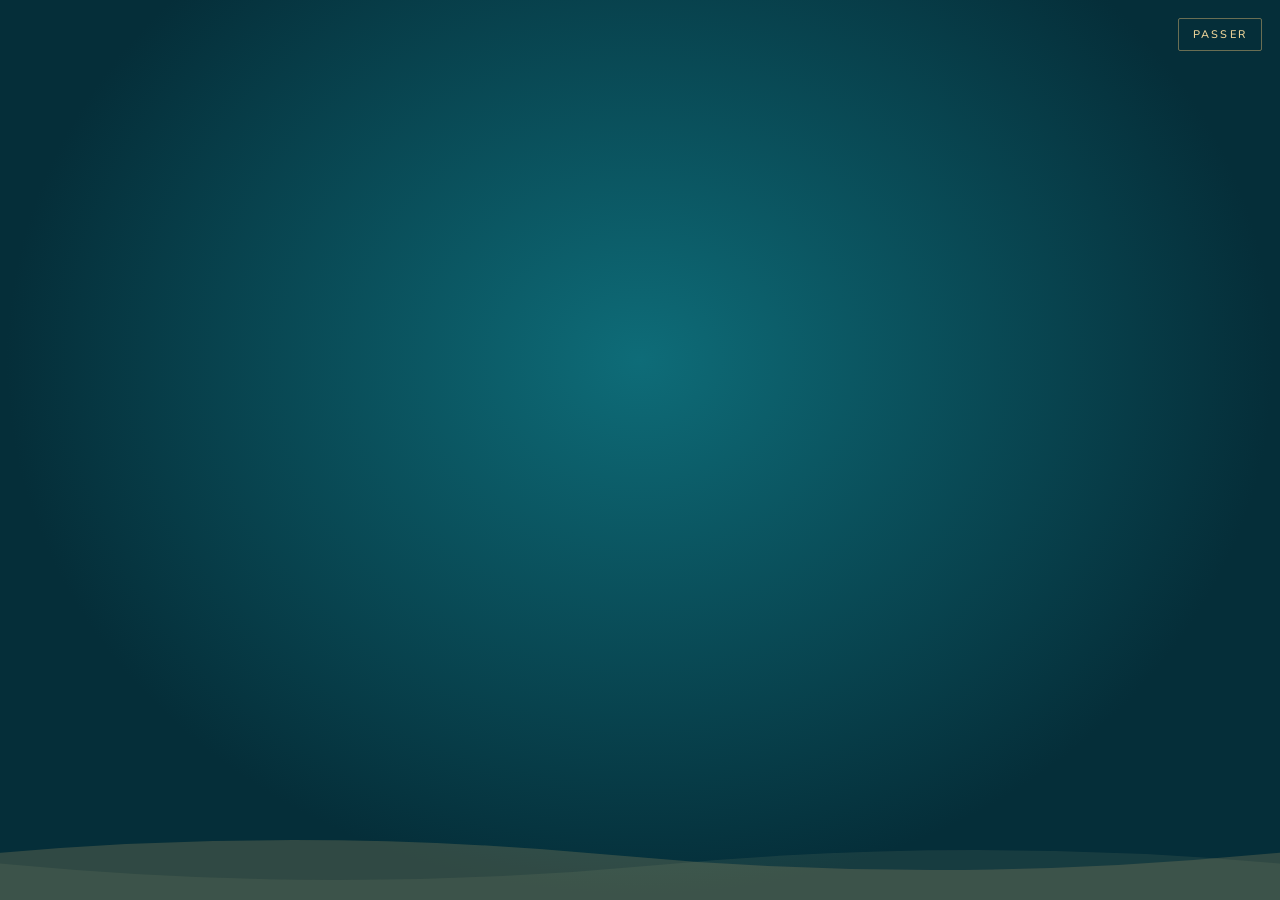
==== commit 6d8c9b0b: "Add files via upload" ====
--- a/masoala-experiences.html
+++ b/masoala-experiences.html
@@ -1,4 +1,4 @@
-<!DOCTYPE html> <html lang="fr"> <head> <meta charset="UTF-8" /> <meta name="viewport" content="width=device-width, initial-scale=1.0" /> <title>Masoala Experiences | Hôtel, lodge & pêche sportive à Masoala</title> <meta name="description" content="Masoala Experiences est le portail vers trois expériences complémentaires autour de Maroantsetra et Masoala : Manga Beach Hôtel, Paradise Valley Lodge et Pêche Sportive Masoala." /> <meta name="keywords" content="Masoala Experiences, Manga Beach Hôtel, Paradise Valley Lodge, Pêche Sportive Masoala, Maroantsetra, Ambanizana, baie d'Antongil, Madagascar" /> <meta name="robots" content="index, follow" /> <meta property="og:title" content="Masoala Experiences | Hôtel, lodge & pêche sportive à Masoala" /> <meta property="og:description" content="Un portail simple pour découvrir Manga Beach Hôtel, Paradise Valley Lodge et Pêche Sportive Masoala." /> <meta property="og:type" content="website" /> <link rel="preconnect" href="https://fonts.googleapis.com"> <link rel="preconnect" href="https://fonts.gstatic.com" crossorigin> <link href="https://fonts.googleapis.com/css2?family=Playfair+Display:wght@600;700&family=Nunito:wght@400;600;700;800&display=swap" rel="stylesheet"> <style>:root{--ocean:#073f4d;--ocean-2:#0e6c78;--sand:#e6bd73;--sand-soft:#fbf3e5;--leaf:#315f3b;--text:#182b2f;--muted:#65777b;--white:#fff;--line:rgba(7,63,77,.14);--shadow:0 22px 60px rgba(7,63,77,.18);}*{box-sizing:border-box;margin:0;padding:0}html{scroll-behavior:smooth}body{font-family:'Nunito',sans-serif;color:var(--text);background:var(--sand-soft);overflow-x:hidden}a{text-decoration:none;color:inherit}img{max-width:100%;display:block}nav{position:sticky;top:0;z-index:50;display:flex;align-items:center;justify-content:space-between;padding:1rem 5vw;background:rgba(7,63,77,.94);backdrop-filter:blur(14px);color:#fff;border-bottom:1px solid rgba(255,255,255,.10)}.brand{display:flex;align-items:center;gap:.75rem;font-weight:900;letter-spacing:.02em}.brand-mark{display:grid;place-items:center;width:42px;height:42px;border-radius:16px;background:linear-gradient(135deg,var(--sand),#f4dfad);color:var(--ocean);font-family:'Playfair Display',serif;font-weight:700}.nav-links{display:flex;align-items:center;gap:1.2rem;font-weight:800;font-size:.95rem}.nav-cta{padding:.75rem 1rem;border-radius:999px;background:var(--sand);color:var(--ocean);font-weight:900}.hero{position:relative;min-height:82vh;display:flex;align-items:center;padding:7rem 5vw;color:#fff;background:linear-gradient(120deg,rgba(7,63,77,.88),rgba(14,108,120,.55)),url('assets/bateau-ilona.jpg') center/cover no-repeat}.hero-content{max-width:920px}.kicker{display:inline-flex;align-items:center;gap:.45rem;padding:.55rem .85rem;border:1px solid rgba(255,255,255,.35);border-radius:999px;background:rgba(255,255,255,.10);font-weight:900;text-transform:uppercase;letter-spacing:.08em;font-size:.78rem;margin-bottom:1.2rem}h1{font-family:'Playfair Display',serif;font-size:clamp(3.2rem,8vw,7.2rem);line-height:.92;margin-bottom:1.3rem}h1 em{color:var(--sand);font-style:italic}.hero p{font-size:clamp(1.05rem,2vw,1.35rem);max-width:760px;line-height:1.75;color:rgba(255,255,255,.92);margin-bottom:2rem}.actions{display:flex;gap:1rem;flex-wrap:wrap}.btn{display:inline-flex;align-items:center;justify-content:center;padding:1rem 1.35rem;border-radius:999px;font-weight:900}.btn-primary{background:var(--sand);color:var(--ocean)}.btn-secondary{border:1px solid rgba(255,255,255,.45);color:#fff;background:rgba(255,255,255,.08)}main{position:relative}section{padding:5.5rem 5vw}.section-inner{max-width:1180px;margin:0 auto}.eyebrow{font-weight:900;text-transform:uppercase;letter-spacing:.09em;color:var(--ocean-2);font-size:.8rem;margin-bottom:.8rem}h2{font-family:'Playfair Display',serif;font-size:clamp(2.2rem,4.6vw,4.4rem);line-height:1.05;color:var(--ocean);margin-bottom:1rem}.lead{max-width:780px;color:var(--muted);font-size:1.08rem;line-height:1.85}.intro-card{display:grid;grid-template-columns:1fr 1fr;gap:2rem;align-items:center;margin-top:2.2rem;background:#fff;border:1px solid var(--line);border-radius:34px;overflow:hidden;box-shadow:var(--shadow)}.intro-card img{height:100%;min-height:360px;width:100%;object-fit:cover}.intro-copy{padding:2.2rem}.intro-copy p{line-height:1.85;color:var(--muted);margin-bottom:1rem}.portal-grid{display:grid;grid-template-columns:repeat(3,1fr);gap:1.25rem;margin-top:2.8rem}.portal-card{position:relative;min-height:520px;border-radius:34px;overflow:hidden;color:#fff;box-shadow:var(--shadow);background:#123}.portal-card img{position:absolute;inset:0;width:100%;height:100%;object-fit:cover;transition:.5s}.portal-card:hover img{transform:scale(1.06)}.portal-card::after{content:"";position:absolute;inset:0;background:linear-gradient(to top,rgba(0,0,0,.82),rgba(0,0,0,.25),rgba(0,0,0,.05))}.portal-content{position:absolute;inset:auto 0 0 0;z-index:2;padding:1.7rem}.tag{display:inline-flex;padding:.4rem .7rem;border-radius:999px;background:rgba(255,255,255,.16);border:1px solid rgba(255,255,255,.25);font-weight:900;font-size:.78rem;margin-bottom:.85rem}.portal-card h3{font-family:'Playfair Display',serif;font-size:2rem;line-height:1.05;margin-bottom:.7rem}.portal-card p{line-height:1.65;color:rgba(255,255,255,.88);margin-bottom:1rem}.portal-link{display:inline-flex;align-items:center;justify-content:center;padding:.85rem 1rem;border-radius:999px;background:var(--sand);color:var(--ocean);font-weight:900}.ecosystem{background:#fff}.simple-steps{display:grid;grid-template-columns:repeat(3,1fr);gap:1rem;margin-top:2.2rem}.step{padding:1.3rem;border:1px solid var(--line);border-radius:24px;background:var(--sand-soft)}.step strong{display:block;color:var(--ocean);font-size:1.12rem;margin-bottom:.45rem}.step p{color:var(--muted);line-height:1.7}.final-cta{background:linear-gradient(135deg,var(--ocean),var(--ocean-2));color:#fff;text-align:center}.final-cta h2{color:#fff}.final-cta p{margin:0 auto 1.5rem;color:rgba(255,255,255,.88)}footer{padding:3rem 5vw;background:#062f39;color:#fff}.footer-inner{max-width:1180px;margin:0 auto;display:grid;grid-template-columns:1.2fr 1fr 1fr;gap:2rem}footer h3{font-family:'Playfair Display',serif;font-size:1.8rem;margin-bottom:.6rem}footer p,footer a{color:rgba(255,255,255,.78);line-height:1.8}.footer-links{display:grid;gap:.4rem}.copyright{max-width:1180px;margin:2rem auto 0;padding-top:1.4rem;border-top:1px solid rgba(255,255,255,.12);color:rgba(255,255,255,.62);font-size:.9rem}@media(max-width:980px){.nav-links{display:none}.hero{min-height:74vh;padding:5rem 1.2rem}section{padding:4rem 1.2rem}.intro-card,.portal-grid,.simple-steps,.footer-inner{grid-template-columns:1fr}.portal-card{min-height:430px}}.ecosystem-nav{position:relative;z-index:9999;display:flex;justify-content:center;align-items:center;gap:.65rem;flex-wrap:wrap;padding:.62rem 1rem;background:#041018;color:#fff;font-family:Arial,sans-serif;font-size:.88rem;line-height:1.2;border-bottom:1px solid rgba(255,255,255,.12)}.ecosystem-nav a{display:inline-flex;align-items:center;gap:.35rem;padding:.45rem .75rem;border-radius:999px;color:rgba(255,255,255,.86);text-decoration:none;font-weight:800;border:1px solid transparent;transition:.2s}.ecosystem-nav a:hover{background:rgba(255,255,255,.10);color:#fff}.ecosystem-nav a.active{background:#f0c36d;color:#061923;border-color:#f0c36d}@media(max-width:720px){.ecosystem-nav{justify-content:flex-start;overflow-x:auto;flex-wrap:nowrap;padding:.58rem .8rem}.ecosystem-nav a{white-space:nowrap;font-size:.82rem}}
+<!DOCTYPE html> <html lang="fr"> <head><meta http-equiv="refresh" content="0; url=/"> <meta charset="UTF-8" /> <meta name="viewport" content="width=device-width, initial-scale=1.0" /> <title>Masoala Experiences | Hôtel, lodge & pêche sportive à Masoala</title> <meta name="description" content="Masoala Experiences est le portail vers trois expériences complémentaires autour de Maroantsetra et Masoala : Manga Beach Hôtel, Paradise Valley Lodge et Pêche Sportive Masoala." /> <meta name="keywords" content="Masoala Experiences, Manga Beach Hôtel, Paradise Valley Lodge, Pêche Sportive Masoala, Maroantsetra, Ambanizana, baie d'Antongil, Madagascar" /> <meta name="robots" content="noindex, follow" /> <meta property="og:title" content="Masoala Experiences | Hôtel, lodge & pêche sportive à Masoala" /> <meta property="og:description" content="Un portail simple pour découvrir Manga Beach Hôtel, Paradise Valley Lodge et Pêche Sportive Masoala." /> <meta property="og:type" content="website" /> <link rel="preconnect" href="https://fonts.googleapis.com"> <link rel="preconnect" href="https://fonts.gstatic.com" crossorigin> <link href="https://fonts.googleapis.com/css2?family=Playfair+Display:wght@600;700&family=Nunito:wght@400;600;700;800&display=swap" rel="stylesheet"> <style>:root{--ocean:#073f4d;--ocean-2:#0e6c78;--sand:#e6bd73;--sand-soft:#fbf3e5;--leaf:#315f3b;--text:#182b2f;--muted:#65777b;--white:#fff;--line:rgba(7,63,77,.14);--shadow:0 22px 60px rgba(7,63,77,.18);}*{box-sizing:border-box;margin:0;padding:0}html{scroll-behavior:smooth}body{font-family:'Nunito',sans-serif;color:var(--text);background:var(--sand-soft);overflow-x:hidden}a{text-decoration:none;color:inherit}img{max-width:100%;display:block}nav{position:sticky;top:0;z-index:50;display:flex;align-items:center;justify-content:space-between;padding:1rem 5vw;background:rgba(7,63,77,.94);backdrop-filter:blur(14px);color:#fff;border-bottom:1px solid rgba(255,255,255,.10)}.brand{display:flex;align-items:center;gap:.75rem;font-weight:900;letter-spacing:.02em}.brand-mark{display:grid;place-items:center;width:42px;height:42px;border-radius:16px;background:linear-gradient(135deg,var(--sand),#f4dfad);color:var(--ocean);font-family:'Playfair Display',serif;font-weight:700}.nav-links{display:flex;align-items:center;gap:1.2rem;font-weight:800;font-size:.95rem}.nav-cta{padding:.75rem 1rem;border-radius:999px;background:var(--sand);color:var(--ocean);font-weight:900}.hero{position:relative;min-height:82vh;display:flex;align-items:center;padding:7rem 5vw;color:#fff;background:linear-gradient(120deg,rgba(7,63,77,.88),rgba(14,108,120,.55)),url('assets/bateau-ilona.webp') center/cover no-repeat}.hero-content{max-width:920px}.kicker{display:inline-flex;align-items:center;gap:.45rem;padding:.55rem .85rem;border:1px solid rgba(255,255,255,.35);border-radius:999px;background:rgba(255,255,255,.10);font-weight:900;text-transform:uppercase;letter-spacing:.08em;font-size:.78rem;margin-bottom:1.2rem}h1{font-family:'Playfair Display',serif;font-size:clamp(3.2rem,8vw,7.2rem);line-height:.92;margin-bottom:1.3rem}h1 em{color:var(--sand);font-style:italic}.hero p{font-size:clamp(1.05rem,2vw,1.35rem);max-width:760px;line-height:1.75;color:rgba(255,255,255,.92);margin-bottom:2rem}.actions{display:flex;gap:1rem;flex-wrap:wrap}.btn{display:inline-flex;align-items:center;justify-content:center;padding:1rem 1.35rem;border-radius:999px;font-weight:900}.btn-primary{background:var(--sand);color:var(--ocean)}.btn-secondary{border:1px solid rgba(255,255,255,.45);color:#fff;background:rgba(255,255,255,.08)}main{position:relative}section{padding:5.5rem 5vw}.section-inner{max-width:1180px;margin:0 auto}.eyebrow{font-weight:900;text-transform:uppercase;letter-spacing:.09em;color:var(--ocean-2);font-size:.8rem;margin-bottom:.8rem}h2{font-family:'Playfair Display',serif;font-size:clamp(2.2rem,4.6vw,4.4rem);line-height:1.05;color:var(--ocean);margin-bottom:1rem}.lead{max-width:780px;color:var(--muted);font-size:1.08rem;line-height:1.85}.intro-card{display:grid;grid-template-columns:1fr 1fr;gap:2rem;align-items:center;margin-top:2.2rem;background:#fff;border:1px solid var(--line);border-radius:34px;overflow:hidden;box-shadow:var(--shadow)}.intro-card img{height:100%;min-height:360px;width:100%;object-fit:cover}.intro-copy{padding:2.2rem}.intro-copy p{line-height:1.85;color:var(--muted);margin-bottom:1rem}.portal-grid{display:grid;grid-template-columns:repeat(3,1fr);gap:1.25rem;margin-top:2.8rem}.portal-card{position:relative;min-height:520px;border-radius:34px;overflow:hidden;color:#fff;box-shadow:var(--shadow);background:#123}.portal-card img{position:absolute;inset:0;width:100%;height:100%;object-fit:cover;transition:.5s}.portal-card:hover img{transform:scale(1.06)}.portal-card::after{content:"";position:absolute;inset:0;background:linear-gradient(to top,rgba(0,0,0,.82),rgba(0,0,0,.25),rgba(0,0,0,.05))}.portal-content{position:absolute;inset:auto 0 0 0;z-index:2;padding:1.7rem}.tag{display:inline-flex;padding:.4rem .7rem;border-radius:999px;background:rgba(255,255,255,.16);border:1px solid rgba(255,255,255,.25);font-weight:900;font-size:.78rem;margin-bottom:.85rem}.portal-card h3{font-family:'Playfair Display',serif;font-size:2rem;line-height:1.05;margin-bottom:.7rem}.portal-card p{line-height:1.65;color:rgba(255,255,255,.88);margin-bottom:1rem}.portal-link{display:inline-flex;align-items:center;justify-content:center;padding:.85rem 1rem;border-radius:999px;background:var(--sand);color:var(--ocean);font-weight:900}.ecosystem{background:#fff}.simple-steps{display:grid;grid-template-columns:repeat(3,1fr);gap:1rem;margin-top:2.2rem}.step{padding:1.3rem;border:1px solid var(--line);border-radius:24px;background:var(--sand-soft)}.step strong{display:block;color:var(--ocean);font-size:1.12rem;margin-bottom:.45rem}.step p{color:var(--muted);line-height:1.7}.final-cta{background:linear-gradient(135deg,var(--ocean),var(--ocean-2));color:#fff;text-align:center}.final-cta h2{color:#fff}.final-cta p{margin:0 auto 1.5rem;color:rgba(255,255,255,.88)}footer{padding:3rem 5vw;background:#062f39;color:#fff}.footer-inner{max-width:1180px;margin:0 auto;display:grid;grid-template-columns:1.2fr 1fr 1fr;gap:2rem}footer h3{font-family:'Playfair Display',serif;font-size:1.8rem;margin-bottom:.6rem}footer p,footer a{color:rgba(255,255,255,.78);line-height:1.8}.footer-links{display:grid;gap:.4rem}.copyright{max-width:1180px;margin:2rem auto 0;padding-top:1.4rem;border-top:1px solid rgba(255,255,255,.12);color:rgba(255,255,255,.62);font-size:.9rem}@media(max-width:980px){.nav-links{display:none}.hero{min-height:74vh;padding:5rem 1.2rem}section{padding:4rem 1.2rem}.intro-card,.portal-grid,.simple-steps,.footer-inner{grid-template-columns:1fr}.portal-card{min-height:430px}}.ecosystem-nav{position:relative;z-index:9999;display:flex;justify-content:center;align-items:center;gap:.65rem;flex-wrap:wrap;padding:.62rem 1rem;background:#041018;color:#fff;font-family:Arial,sans-serif;font-size:.88rem;line-height:1.2;border-bottom:1px solid rgba(255,255,255,.12)}.ecosystem-nav a{display:inline-flex;align-items:center;gap:.35rem;padding:.45rem .75rem;border-radius:999px;color:rgba(255,255,255,.86);text-decoration:none;font-weight:800;border:1px solid transparent;transition:.2s}.ecosystem-nav a:hover{background:rgba(255,255,255,.10);color:#fff}.ecosystem-nav a.active{background:#f0c36d;color:#061923;border-color:#f0c36d}@media(max-width:720px){.ecosystem-nav{justify-content:flex-start;overflow-x:auto;flex-wrap:nowrap;padding:.58rem .8rem}.ecosystem-nav a{white-space:nowrap;font-size:.82rem}}
 
 /* Elegant logo frames */
 .masoala-site-logo{
@@ -63,6 +63,7 @@
   }
 }
 
-</style> <script async src="https://www.googletagmanager.com/gtag/js?id=G-XXXXXXXXXX"></script><script>window.dataLayer=window.dataLayer||[];function gtag(){dataLayer.push(arguments);}gtag('js',new Date());gtag('config','G-XXXXXXXXXX');</script><meta property="og:image" content="https://masoala-experiences.com/assets/images/paradise-valley-drone.jpg"/><meta property="og:image:width" content="1200"/><meta property="og:image:height" content="630"/><meta property="og:url" content="https://masoala-experiences.com/masoala-experiences.html"/><link rel="canonical" href="https://masoala-experiences.com/masoala-experiences.html"/>
-</head> <body> <div class="ecosystem-nav" aria-label="Navigation écosystème Masoala"> <a href="https://masoala-experiences.com/" class="active">◉ Masoala Experiences</a> <a href="https://mangabeach-madagascar.mg/">🏨 Manga Beach</a> <a href="https://lodge-paradisevalley.com/">🌿 Paradise Valley</a> <a href="https://mangabeachfishing-masoala.com/">🎣 Pêche Sportive</a> </div> <nav> <a class="brand" href="index.html" aria-label="Masoala Experiences accueil"> <img class="masoala-site-logo" src="assets/masoala-logo.webp" alt="Masoala Experiences Logo"> <span>Masoala Experiences</span> </a> <div class="nav-links"> <a href="#apercu">Aperçu</a> <a href="#ecosysteme">Les 3 sites</a> <a href="#contact">Contact</a> </div> <a class="nav-cta" href="#ecosysteme">Explorer</a> </nav> <header class="hero"> <div class="hero-content"> <span class="kicker">Maroantsetra · Ambanizana · Baie d’Antongil</span> <h1>Découvrez <em>Masoala</em> autrement</h1> <p>Masoala Experiences est le portail qui relie trois univers complémentaires : un hôtel confortable à Maroantsetra, un éco-lodge premium à Ambanizana et une expérience de pêche sportive en baie d’Antongil.</p> <div class="actions"> <a class="btn btn-primary" href="#ecosysteme">Accéder aux sites</a> <a class="btn btn-secondary" href="#apercu">Découvrir l’aperçu</a> </div> </div> </header> <main> <section id="apercu"> <div class="section-inner"> <p class="eyebrow">Le portail Masoala</p> <h2>Un aperçu simple avant de choisir votre expérience.</h2> <p class="lead">Entre la baie d’Antongil, Maroantsetra, Ambanizana et Masoala, chaque voyage peut prendre une forme différente : séjour hôtel, immersion nature, aventure marine ou pêche sportive. Ce portail vous aide simplement à accéder au bon site selon votre besoin.</p> <div class="intro-card"> <img src="assets/bateau-ilona.jpg" alt="Bateau dans la baie d’Antongil"> <div class="intro-copy"> <p><strong>Masoala Experiences</strong> ne remplace pas les trois sites : il les relie.</p> <p>Vous découvrez d’abord l’univers général, puis vous choisissez la porte d’entrée adaptée : hôtel, lodge ou pêche sportive.</p> <p>L’objectif est de garder une navigation simple, élégante et cohérente pour les voyageurs.</p> </div> </div> </div> </section> <section id="ecosysteme" class="ecosystem"> <div class="section-inner"> <p class="eyebrow">Les trois portes d’entrée</p> <h2>Choisissez le site qui correspond à votre projet.</h2> <p class="lead">Chaque site garde sa propre identité, mais ils appartiennent au même écosystème touristique autour de Masoala.</p> <div class="portal-grid"> <article class="portal-card"> <img src="assets/manga-beach.jpg" alt="Manga Beach Hôtel à Maroantsetra"> <div class="portal-content"> <span class="tag">Hôtel & restaurant</span> <h3>Manga Beach Hôtel</h3> <p>Votre base confortable à Maroantsetra : chambres, restaurant, logistique et départs vers Masoala.</p> <a class="portal-link" href="https://mangabeach-madagascar.mg/"  rel="noopener">Voir l’hôtel →</a> </div> </article> <article class="portal-card"> <img src="assets/paradise-valley-drone.jpg" alt="Paradise Valley Lodge à Ambanizana"> <div class="portal-content"> <span class="tag">Éco-lodge premium</span> <h3>Paradise Valley Lodge</h3> <p>Une immersion nature à Ambanizana, entre forêt tropicale, baie d’Antongil et calme premium.</p> <a class="portal-link" href="https://lodge-paradisevalley.com/"  rel="noopener">Découvrir le lodge →</a> </div> </article> <article class="portal-card"> <img src="assets/bateau-ilona.jpg" alt="Pêche sportive dans la baie d’Antongil"> <div class="portal-content"> <span class="tag">Aventure marine</span> <h3>Pêche Sportive Masoala</h3> <p>Sorties pêche, bateau et aventure en mer pour découvrir la baie d’Antongil autrement.</p> <a class="portal-link" href="https://mangabeachfishing-masoala.com/"  rel="noopener">Découvrir la pêche →</a> </div> </article> </div> </div> </section> <section> <div class="section-inner"> <p class="eyebrow">Navigation simple</p> <h2>Un hub, trois destinations.</h2> <div class="simple-steps"> <div class="step"><strong>1. Vous arrivez à Maroantsetra</strong><p>Manga Beach Hôtel sert de base confortable avec chambres, restaurant et organisation pratique.</p></div> <div class="step"><strong>2. Vous partez vers Masoala</strong><p>Paradise Valley Lodge propose une immersion nature premium à Ambanizana.</p></div> <div class="step"><strong>3. Vous vivez l’aventure</strong><p>Pêche Sportive Masoala met en avant les sorties en mer et l’expérience pêche.</p></div> </div> </div> </section> <section id="contact" class="final-cta"> <div class="section-inner"> <p class="eyebrow" style="color:#f4d99c">Masoala Experiences</p> <h2>Un aperçu clair, puis le bon site au bon moment.</h2> <p class="lead">Le portail reste volontairement simple : il présente l’écosystème et oriente les visiteurs vers l’hôtel, le lodge ou la pêche sportive.</p> <div class="actions" style="justify-content:center"> <a class="btn btn-primary" href="#ecosysteme">Voir les trois sites</a> </div> </div> </section> </main> <footer> <div class="footer-inner"> <div> <img class="masoala-footer-logo" src="assets/masoala-logo.webp" alt="Masoala Experiences Logo">
+</style> <script async src="https://www.googletagmanager.com/gtag/js?id=G-XXXXXXXXXX"></script><script>window.dataLayer=window.dataLayer||[];function gtag(){dataLayer.push(arguments);}gtag('js',new Date());gtag('config','G-XXXXXXXXXX');</script><meta property="og:image" content="https://masoala-experiences.com/assets/og-masoala-experiences.jpg"/><meta property="og:image:width" content="1200"/><meta property="og:image:height" content="630"/><meta property="og:image:alt" content="Vue aérienne de la baie d’Antongil et de Paradise Valley Lodge"/><meta property="og:site_name" content="Masoala Experiences"/><meta property="og:locale" content="fr_FR"/><meta name="twitter:card" content="summary_large_image"/><meta name="twitter:title" content="Masoala Experiences | Hôtel, lodge &amp; pêche sportive à Masoala"/><meta name="twitter:description" content="Un portail simple pour découvrir Manga Beach Hôtel, Paradise Valley Lodge et Pêche Sportive Masoala."/><meta name="twitter:image" content="https://masoala-experiences.com/assets/og-masoala-experiences.jpg"/><meta property="og:url" content="https://masoala-experiences.com/masoala-experiences.html"/><link rel="canonical" href="https://masoala-experiences.com/masoala-experiences.html"/>
+  <link rel="icon" href="favicon.ico">
+</head> <body> <div class="ecosystem-nav" aria-label="Navigation écosystème Masoala"> <a href="https://masoala-experiences.com/" class="active">◉ Masoala Experiences</a> <a href="https://mangabeach-madagascar.mg/">🏨 Manga Beach</a> <a href="https://lodge-paradisevalley.com/">🌿 Paradise Valley</a> <a href="https://mangabeachfishing-masoala.com/">🎣 Pêche Sportive</a> </div> <nav> <a class="brand" href="index.html" aria-label="Masoala Experiences accueil"> <img class="masoala-site-logo" src="assets/masoala-logo.webp" alt="Masoala Experiences Logo"> <span>Masoala Experiences</span> </a> <div class="nav-links"> <a href="#apercu">Aperçu</a> <a href="#ecosysteme">Les 3 sites</a> <a href="#contact">Contact</a> </div> <a class="nav-cta" href="#ecosysteme">Explorer</a> </nav> <header class="hero"> <div class="hero-content"> <span class="kicker">Maroantsetra · Ambanizana · Baie d’Antongil</span> <h1>Découvrez <em>Masoala</em> autrement</h1> <p>Masoala Experiences est le portail qui relie trois univers complémentaires : un hôtel confortable à Maroantsetra, un éco-lodge premium à Ambanizana et une expérience de pêche sportive en baie d’Antongil.</p> <div class="actions"> <a class="btn btn-primary" href="#ecosysteme">Accéder aux sites</a> <a class="btn btn-secondary" href="#apercu">Découvrir l’aperçu</a> </div> </div> </header> <main> <section id="apercu"> <div class="section-inner"> <p class="eyebrow">Le portail Masoala</p> <h2>Un aperçu simple avant de choisir votre expérience.</h2> <p class="lead">Entre la baie d’Antongil, Maroantsetra, Ambanizana et Masoala, chaque voyage peut prendre une forme différente : séjour hôtel, immersion nature, aventure marine ou pêche sportive. Ce portail vous aide simplement à accéder au bon site selon votre besoin.</p> <div class="intro-card"> <img src="assets/bateau-ilona.webp" alt="Bateau dans la baie d’Antongil"> <div class="intro-copy"> <p><strong>Masoala Experiences</strong> ne remplace pas les trois sites : il les relie.</p> <p>Vous découvrez d’abord l’univers général, puis vous choisissez la porte d’entrée adaptée : hôtel, lodge ou pêche sportive.</p> <p>L’objectif est de garder une navigation simple, élégante et cohérente pour les voyageurs.</p> </div> </div> </div> </section> <section id="ecosysteme" class="ecosystem"> <div class="section-inner"> <p class="eyebrow">Les trois portes d’entrée</p> <h2>Choisissez le site qui correspond à votre projet.</h2> <p class="lead">Chaque site garde sa propre identité, mais ils appartiennent au même écosystème touristique autour de Masoala.</p> <div class="portal-grid"> <article class="portal-card"> <img src="assets/manga-beach.webp" alt="Manga Beach Hôtel à Maroantsetra"> <div class="portal-content"> <span class="tag">Hôtel & restaurant</span> <h3>Manga Beach Hôtel</h3> <p>Votre base confortable à Maroantsetra : chambres, restaurant, logistique et départs vers Masoala.</p> <a class="portal-link" href="https://mangabeach-madagascar.mg/"  rel="noopener">Voir l’hôtel →</a> </div> </article> <article class="portal-card"> <img src="assets/paradise-valley-drone.webp" alt="Paradise Valley Lodge à Ambanizana"> <div class="portal-content"> <span class="tag">Éco-lodge premium</span> <h3>Paradise Valley Lodge</h3> <p>Une immersion nature à Ambanizana, entre forêt tropicale, baie d’Antongil et calme premium.</p> <a class="portal-link" href="https://lodge-paradisevalley.com/"  rel="noopener">Découvrir le lodge →</a> </div> </article> <article class="portal-card"> <img src="assets/bateau-ilona.webp" alt="Pêche sportive dans la baie d’Antongil"> <div class="portal-content"> <span class="tag">Aventure marine</span> <h3>Pêche Sportive Masoala</h3> <p>Sorties pêche, bateau et aventure en mer pour découvrir la baie d’Antongil autrement.</p> <a class="portal-link" href="https://mangabeachfishing-masoala.com/"  rel="noopener">Découvrir la pêche →</a> </div> </article> </div> </div> </section> <section> <div class="section-inner"> <p class="eyebrow">Navigation simple</p> <h2>Un hub, trois destinations.</h2> <div class="simple-steps"> <div class="step"><strong>1. Vous arrivez à Maroantsetra</strong><p>Manga Beach Hôtel sert de base confortable avec chambres, restaurant et organisation pratique.</p></div> <div class="step"><strong>2. Vous partez vers Masoala</strong><p>Paradise Valley Lodge propose une immersion nature premium à Ambanizana.</p></div> <div class="step"><strong>3. Vous vivez l’aventure</strong><p>Pêche Sportive Masoala met en avant les sorties en mer et l’expérience pêche.</p></div> </div> </div> </section> <section id="contact" class="final-cta"> <div class="section-inner"> <p class="eyebrow" style="color:#f4d99c">Masoala Experiences</p> <h2>Un aperçu clair, puis le bon site au bon moment.</h2> <p class="lead">Le portail reste volontairement simple : il présente l’écosystème et oriente les visiteurs vers l’hôtel, le lodge ou la pêche sportive.</p> <div class="actions" style="justify-content:center"> <a class="btn btn-primary" href="#ecosysteme">Voir les trois sites</a> </div> </div> </section> </main> <footer> <div class="footer-inner"> <div> <img class="masoala-footer-logo" src="assets/masoala-logo.webp" alt="Masoala Experiences Logo">
 <h3>Masoala Experiences</h3> <p>Portail touristique autour de Maroantsetra, Ambanizana, Masoala et la baie d’Antongil.</p> </div> <div> <h3>Les sites</h3> <div class="footer-links"> <a href="https://mangabeach-madagascar.mg/"  rel="noopener">Manga Beach Hôtel</a> <a href="https://lodge-paradisevalley.com/"  rel="noopener">Paradise Valley Lodge</a> <a href="https://mangabeachfishing-masoala.com/"  rel="noopener">Pêche Sportive Masoala</a> </div> </div> <div> <h3>Contact</h3> <p>Maroantsetra · Madagascar<br>mangabeach.hotel@yahoo.com<br>+261 32 54 789 04</p> </div> </div> <div class="copyright">© 2025 Masoala Experiences. Tous droits réservés.</div> </footer> </body> </html>
